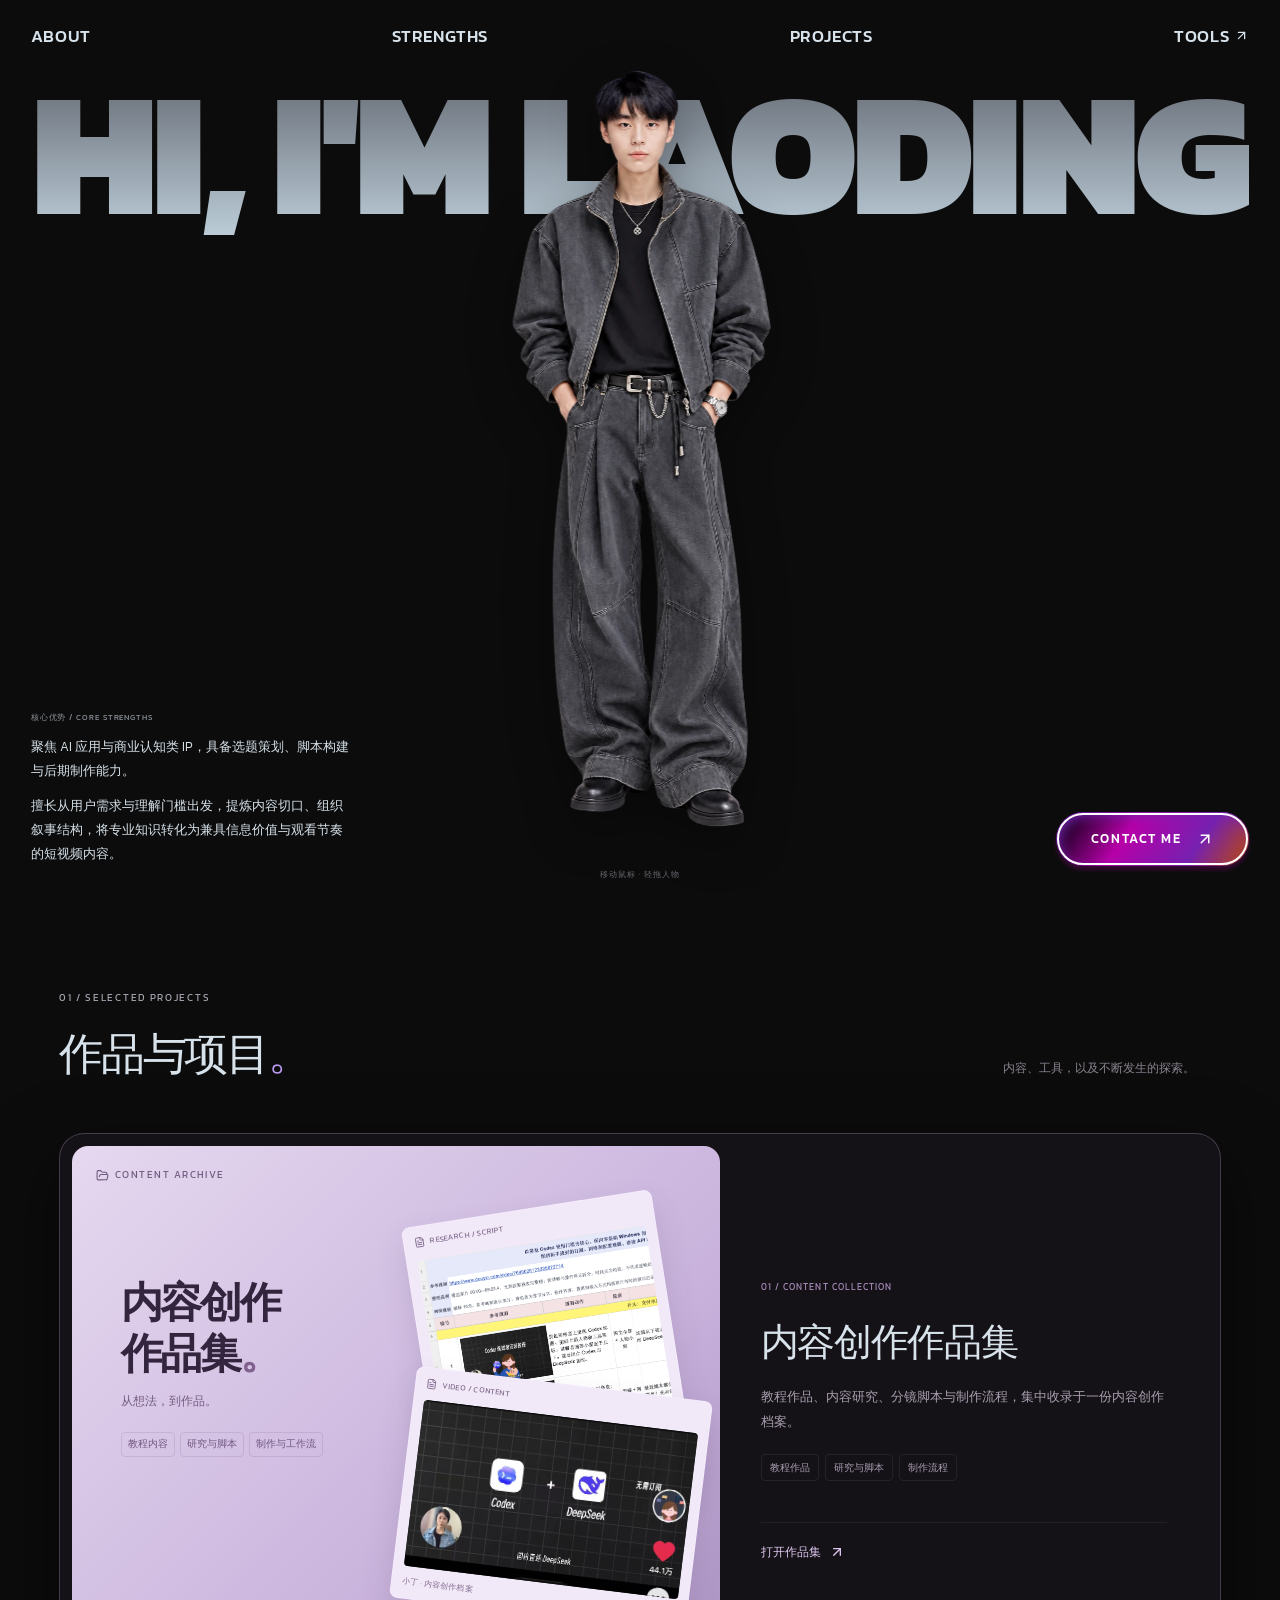
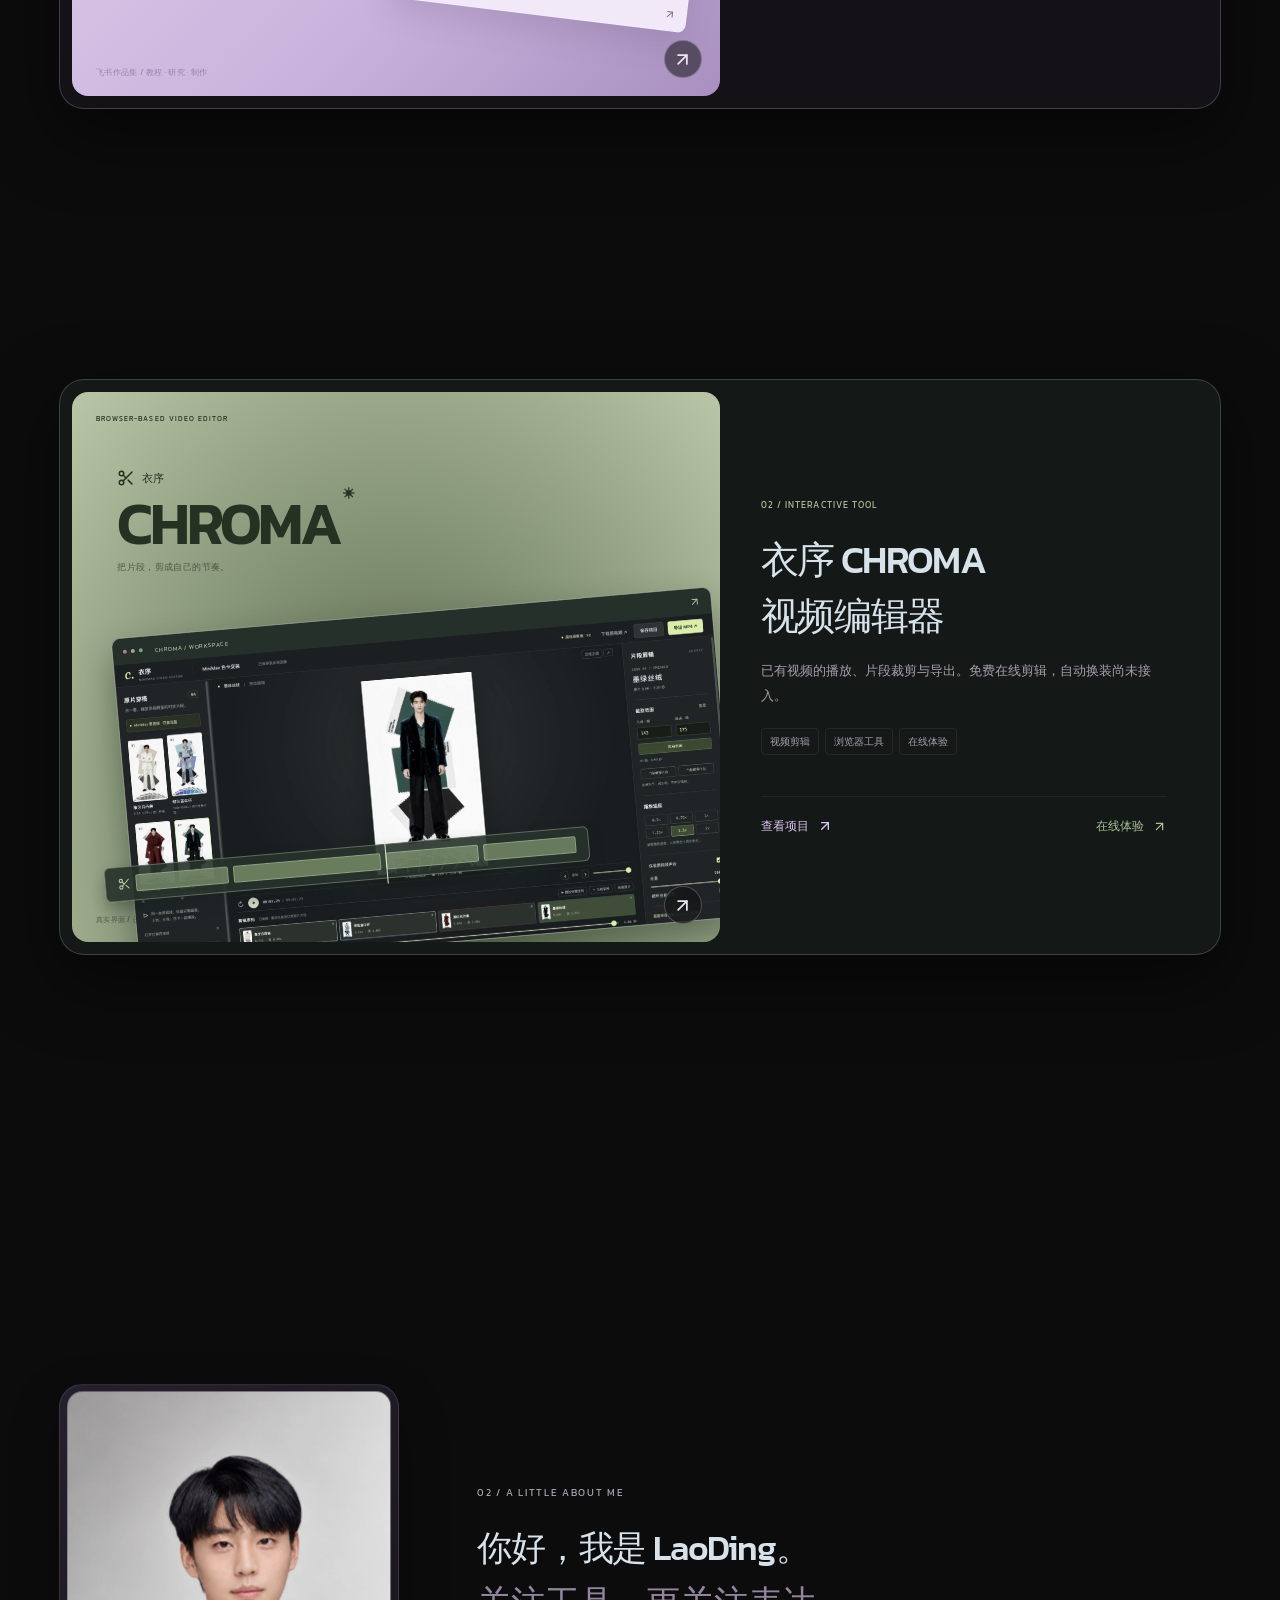
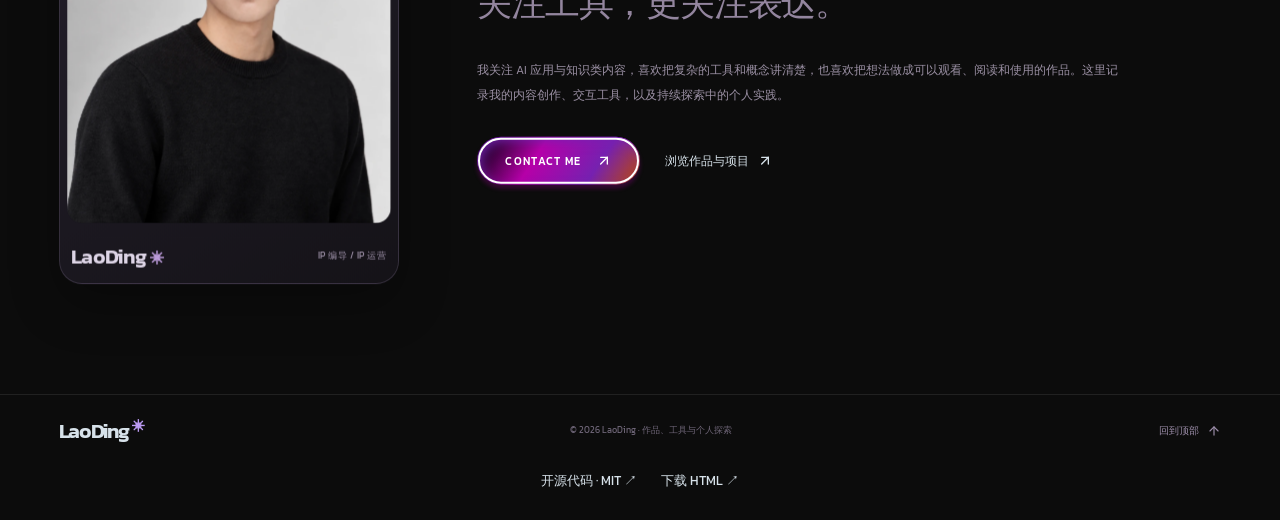
==== index.html @ 7b5d154a "Publish LaoDing portfolio and open-source downloads Publish the self-contained portfolio, MIT-licens" ====
<!doctype html>
<html lang="zh-CN">
<head>
<meta charset="UTF-8">
<meta name="viewport" content="width=device-width, initial-scale=1.0">
<meta name="theme-color" content="#0C0C0C">
<meta name="description" content="LaoDing 的个人空间：内容创作、交互工具与持续探索中的个人实践。">
<title>LaoDing — 个人网站</title>
<link rel="icon" type="image/svg+xml" href="[data-uri]">
<style>@font-face{font-family:Kanit;font-style:normal;font-weight:300;font-display:swap;src:url("[data-uri]") format("woff2")}@font-face{font-family:Kanit;font-style:normal;font-weight:400;font-display:swap;src:url("[data-uri]") format("woff2")}@font-face{font-family:Kanit;font-style:normal;font-weight:500;font-display:swap;src:url("[data-uri]") format("woff2")}@font-face{font-family:Kanit;font-style:normal;font-weight:600;font-display:swap;src:url("[data-uri]") format("woff2")}@font-face{font-family:Kanit;font-style:normal;font-weight:700;font-display:swap;src:url("[data-uri]") format("woff2")}@font-face{font-family:Kanit;font-style:normal;font-weight:800;font-display:swap;src:url("[data-uri]") format("woff2")}@font-face{font-family:Kanit;font-style:normal;font-weight:900;font-display:swap;src:url("[data-uri]") format("woff2")}.dialog-backdrop{position:fixed;inset:0;z-index:100;background:#000b;backdrop-filter:blur(16px);overflow-y:auto;padding:48px 24px;display:flex;align-items:flex-start;justify-content:center}.dialog-panel{position:relative;width:100%;max-width:800px;margin:auto 0;padding:56px;border:1px solid #d7e2ea33;border-radius:36px;background:#111113;outline:none}.dialog-close{position:absolute;right:20px;top:20px;width:40px;height:40px;border-radius:50%;display:grid;place-items:center;background:#ffffff0a;transition:background .2s}.dialog-close:hover{background:#ffffff1a}.eyebrow{display:block;color:#b992c9;font-size:.72rem;letter-spacing:.1em;text-transform:uppercase;margin-bottom:24px}.dialog-panel h2{font-size:clamp(2.5rem,6vw,4.2rem);font-weight:800;line-height:1.05;letter-spacing:-.04em}.dialog-intro{margin-top:20px;line-height:1.7;color:#9b9da3;font-weight:300}.project-detail-copy{display:grid;grid-template-columns:1fr 1fr;gap:30px;margin:40px 0}.project-detail-copy h3{font-size:1.05rem;font-weight:500;margin-bottom:12px}.project-detail-copy p{font-size:.9rem;color:#a09ca7;line-height:1.9;font-weight:300}.portfolio-gallery{display:grid;grid-template-columns:repeat(3,minmax(0,1fr));gap:32px 20px;margin-top:40px}.gallery-image-button{position:relative;display:block;width:100%;overflow:hidden;border-radius:16px;background:#1b1c20}.gallery-image-button img{width:100%;height:100%;-o-object-fit:contain;object-fit:contain}.gallery-image-button>span{position:absolute;right:12px;bottom:12px;padding:7px 10px;border:1px solid #ffffff20;border-radius:20px;background:#17151bc9;display:flex;align-items:center;gap:5px;font-size:.65rem;color:#eee;backdrop-filter:blur(10px);opacity:0;transition:opacity .2s}.gallery-image-button:hover>span,.gallery-image-button:focus-visible>span{opacity:1}.portfolio-figure figcaption{display:flex;flex-direction:column;gap:6px;padding:15px 2px 0}.portfolio-figure figcaption strong{font-size:.9rem;font-weight:400}.portfolio-figure figcaption>span{font-size:.7rem;line-height:1.8;color:#8c8795}.gallery-phones .gallery-image-button{aspect-ratio:1206/2622}.gallery-research{grid-template-columns:1fr 1fr}.gallery-research .figure-portrait{grid-row:span 2}.gallery-research .figure-portrait .gallery-image-button{max-height:730px}.gallery-research .figure-landscape{grid-column:1 / -1}.gallery-research .figure-wide .gallery-image-button,.gallery-research .figure-landscape .gallery-image-button{background:#f0f0f2;padding:8px}.gallery-tools{grid-template-columns:1fr 1.3fr}.gallery-tools .figure-portrait{grid-row:span 2;max-width:290px}.gallery-tools .figure-landscape .gallery-image-button{background:#eee}.detail-source{color:#6e6978;font-size:.72rem;line-height:1.9;margin-top:40px;padding-top:20px;border-top:1px solid #ffffff12}.report-summary{position:relative;border:1px solid #b692d94d;border-radius:24px;padding:32px;margin:40px 0 50px;background:radial-gradient(ellipse at top right,#392144,#19161d 70%)}.report-icon{position:absolute;top:30px;right:30px;color:#c693de}.report-summary h3{font-size:clamp(1.6rem,3vw,2.5rem);line-height:1.5;font-weight:600;letter-spacing:-.025em}.report-summary>p{margin-top:18px;color:#b2a8bc;font-size:.9rem;line-height:1.8;max-width:610px}.report-metrics{display:grid;grid-template-columns:repeat(3,1fr);gap:16px;border-block:1px solid #ffffff16;margin-top:28px;padding:24px 0}.report-metrics>div{display:flex;flex-direction:column;gap:5px}.report-metrics strong{font-size:clamp(1.3rem,2.8vw,2rem);font-weight:500;font-variant-numeric:tabular-nums}.report-metrics span{color:#b09abb;font-size:.72rem}.report-summary .evidence-note,.evidence-note{font-size:.7rem;color:#8d8098;line-height:1.9}.report-summary .live-button{margin-top:24px;font-size:.75rem}.workflow-detail{margin-top:60px}.workflow-detail>h3{font-size:clamp(1.5rem,2.5vw,2rem);font-weight:500}.workflow-steps{margin-top:30px}.workflow-steps>div{display:flex;gap:24px;border-top:1px solid #ffffff15;padding:24px 0}.workflow-steps>div>span{font-size:1.6rem;color:#af7eca;line-height:1.3}.workflow-steps h4{font-size:1rem;font-weight:400;margin-bottom:8px}.workflow-steps p{font-size:.85rem;line-height:1.8;color:#9a94a2}.back-to-work{display:flex;align-items:center;gap:8px;color:#ba95d1;font-size:.8rem;margin-bottom:28px}.image-dialog{max-width:1200px;padding:55px 32px 32px}.image-dialog h2{font-size:1.5rem;font-weight:500;line-height:1.5}.image-caption{color:#8f8999;font-size:.8rem;line-height:1.8;margin:10px 0 28px}.full-image{overflow:auto;border-radius:12px;background:#222126}.full-image img{width:100%;height:auto}.image-dialog-portrait{max-width:650px}.image-dialog-wide .full-image img{min-width:1500px;max-width:none}.report-dialog{max-width:1050px}.report-body{margin-top:48px}.report-body h3{font-size:1.3rem;font-weight:500;line-height:1.6;color:#e6daee;margin:36px 0 16px}.report-body p{font-size:.92rem;font-weight:300;line-height:2;color:#b0aab8;margin-bottom:18px;white-space:pre-line}.report-body>img{width:100%;background:#fff;border-radius:16px;margin:30px 0 18px}.report-table-wrap{width:100%;overflow-x:auto;margin:24px 0;border:1px solid #ffffff1c;border-radius:12px}.report-body table{width:100%;min-width:560px;border-collapse:collapse;font-size:.8rem;line-height:1.8}.report-body th{padding:14px;text-align:left;font-weight:500;background:#302437;color:#dfcce9}.report-body td{padding:14px;border-top:1px solid #ffffff15;color:#b6b0bf;font-weight:300;vertical-align:top}.report-body td:first-child{min-width:125px;color:#dcd4e4}.site-downloads{display:flex;flex-wrap:wrap;align-items:center;gap:16px}.studio-footer{flex-wrap:wrap}.site-downloads .text-link{font-size:11px;white-space:nowrap}@media(max-width:639px){.site-downloads{width:100%;order:4;gap:20px}}*,:before,:after{--tw-border-spacing-x: 0;--tw-border-spacing-y: 0;--tw-translate-x: 0;--tw-translate-y: 0;--tw-rotate: 0;--tw-skew-x: 0;--tw-skew-y: 0;--tw-scale-x: 1;--tw-scale-y: 1;--tw-pan-x: ;--tw-pan-y: ;--tw-pinch-zoom: ;--tw-scroll-snap-strictness: proximity;--tw-gradient-from-position: ;--tw-gradient-via-position: ;--tw-gradient-to-position: ;--tw-ordinal: ;--tw-slashed-zero: ;--tw-numeric-figure: ;--tw-numeric-spacing: ;--tw-numeric-fraction: ;--tw-ring-inset: ;--tw-ring-offset-width: 0px;--tw-ring-offset-color: #fff;--tw-ring-color: rgb(59 130 246 / .5);--tw-ring-offset-shadow: 0 0 #0000;--tw-ring-shadow: 0 0 #0000;--tw-shadow: 0 0 #0000;--tw-shadow-colored: 0 0 #0000;--tw-blur: ;--tw-brightness: ;--tw-contrast: ;--tw-grayscale: ;--tw-hue-rotate: ;--tw-invert: ;--tw-saturate: ;--tw-sepia: ;--tw-drop-shadow: ;--tw-backdrop-blur: ;--tw-backdrop-brightness: ;--tw-backdrop-contrast: ;--tw-backdrop-grayscale: ;--tw-backdrop-hue-rotate: ;--tw-backdrop-invert: ;--tw-backdrop-opacity: ;--tw-backdrop-saturate: ;--tw-backdrop-sepia: ;--tw-contain-size: ;--tw-contain-layout: ;--tw-contain-paint: ;--tw-contain-style: }::backdrop{--tw-border-spacing-x: 0;--tw-border-spacing-y: 0;--tw-translate-x: 0;--tw-translate-y: 0;--tw-rotate: 0;--tw-skew-x: 0;--tw-skew-y: 0;--tw-scale-x: 1;--tw-scale-y: 1;--tw-pan-x: ;--tw-pan-y: ;--tw-pinch-zoom: ;--tw-scroll-snap-strictness: proximity;--tw-gradient-from-position: ;--tw-gradient-via-position: ;--tw-gradient-to-position: ;--tw-ordinal: ;--tw-slashed-zero: ;--tw-numeric-figure: ;--tw-numeric-spacing: ;--tw-numeric-fraction: ;--tw-ring-inset: ;--tw-ring-offset-width: 0px;--tw-ring-offset-color: #fff;--tw-ring-color: rgb(59 130 246 / .5);--tw-ring-offset-shadow: 0 0 #0000;--tw-ring-shadow: 0 0 #0000;--tw-shadow: 0 0 #0000;--tw-shadow-colored: 0 0 #0000;--tw-blur: ;--tw-brightness: ;--tw-contrast: ;--tw-grayscale: ;--tw-hue-rotate: ;--tw-invert: ;--tw-saturate: ;--tw-sepia: ;--tw-drop-shadow: ;--tw-backdrop-blur: ;--tw-backdrop-brightness: ;--tw-backdrop-contrast: ;--tw-backdrop-grayscale: ;--tw-backdrop-hue-rotate: ;--tw-backdrop-invert: ;--tw-backdrop-opacity: ;--tw-backdrop-saturate: ;--tw-backdrop-sepia: ;--tw-contain-size: ;--tw-contain-layout: ;--tw-contain-paint: ;--tw-contain-style: }*,:before,:after{box-sizing:border-box;border-width:0;border-style:solid;border-color:#e5e7eb}:before,:after{--tw-content: ""}html,:host{line-height:1.5;-webkit-text-size-adjust:100%;-moz-tab-size:4;-o-tab-size:4;tab-size:4;font-family:Kanit,sans-serif;font-feature-settings:normal;font-variation-settings:normal;-webkit-tap-highlight-color:transparent}body{margin:0;line-height:inherit}hr{height:0;color:inherit;border-top-width:1px}abbr:where([title]){-webkit-text-decoration:underline dotted;text-decoration:underline dotted}h1,h2,h3,h4,h5,h6{font-size:inherit;font-weight:inherit}a{color:inherit;text-decoration:inherit}b,strong{font-weight:bolder}code,kbd,samp,pre{font-family:ui-monospace,SFMono-Regular,Menlo,Monaco,Consolas,Liberation Mono,Courier New,monospace;font-feature-settings:normal;font-variation-settings:normal;font-size:1em}small{font-size:80%}sub,sup{font-size:75%;line-height:0;position:relative;vertical-align:baseline}sub{bottom:-.25em}sup{top:-.5em}table{text-indent:0;border-color:inherit;border-collapse:collapse}button,input,optgroup,select,textarea{font-family:inherit;font-feature-settings:inherit;font-variation-settings:inherit;font-size:100%;font-weight:inherit;line-height:inherit;letter-spacing:inherit;color:inherit;margin:0;padding:0}button,select{text-transform:none}button,input:where([type=button]),input:where([type=reset]),input:where([type=submit]){-webkit-appearance:button;background-color:transparent;background-image:none}:-moz-focusring{outline:auto}:-moz-ui-invalid{box-shadow:none}progress{vertical-align:baseline}::-webkit-inner-spin-button,::-webkit-outer-spin-button{height:auto}[type=search]{-webkit-appearance:textfield;outline-offset:-2px}::-webkit-search-decoration{-webkit-appearance:none}::-webkit-file-upload-button{-webkit-appearance:button;font:inherit}summary{display:list-item}blockquote,dl,dd,h1,h2,h3,h4,h5,h6,hr,figure,p,pre{margin:0}fieldset{margin:0;padding:0}legend{padding:0}ol,ul,menu{list-style:none;margin:0;padding:0}dialog{padding:0}textarea{resize:vertical}input::-moz-placeholder,textarea::-moz-placeholder{opacity:1;color:#9ca3af}input::placeholder,textarea::placeholder{opacity:1;color:#9ca3af}button,[role=button]{cursor:pointer}:disabled{cursor:default}img,svg,video,canvas,audio,iframe,embed,object{display:block;vertical-align:middle}img,video{max-width:100%;height:auto}[hidden]:where(:not([hidden=until-found])){display:none}.visible{visibility:visible}.block{display:block}.table{display:table}.hidden{display:none}.bg-ink{--tw-bg-opacity: 1;background-color:rgb(12 12 12 / var(--tw-bg-opacity, 1))}.text-mist{--tw-text-opacity: 1;color:rgb(215 226 234 / var(--tw-text-opacity, 1))}.blur{--tw-blur: blur(8px);filter:var(--tw-blur) var(--tw-brightness) var(--tw-contrast) var(--tw-grayscale) var(--tw-hue-rotate) var(--tw-invert) var(--tw-saturate) var(--tw-sepia) var(--tw-drop-shadow)}.filter{filter:var(--tw-blur) var(--tw-brightness) var(--tw-contrast) var(--tw-grayscale) var(--tw-hue-rotate) var(--tw-invert) var(--tw-saturate) var(--tw-sepia) var(--tw-drop-shadow)}.transition{transition-property:color,background-color,border-color,text-decoration-color,fill,stroke,opacity,box-shadow,transform,filter,backdrop-filter;transition-timing-function:cubic-bezier(.4,0,.2,1);transition-duration:.15s}:root{color-scheme:dark;--ink: #0c0c0c;--paper: #eae8ed;--muted: #929098;--line: #ffffff16;--accent: #bb9af2}*{box-sizing:border-box;margin:0;padding:0}html,body,#root,.site-wrapper{min-height:100%;background:var(--ink)}html{scroll-behavior:smooth;scroll-padding-top:32px}body{color:var(--paper);font-family:Kanit,PingFang SC,Noto Sans SC,Microsoft YaHei,sans-serif;-webkit-font-smoothing:antialiased}button,input,textarea,select{font:inherit}button,a{-webkit-tap-highlight-color:transparent}button{cursor:pointer;color:inherit;border:0;background:none}a{color:inherit;text-decoration:none}button:focus-visible,a:focus-visible{outline:2px solid var(--accent);outline-offset:5px}::-moz-selection{background:#a783db;color:#0c0c0c}::selection{background:#a783db;color:#0c0c0c}img{display:block;max-width:100%}.page-gutter{padding-inline:clamp(24px,4.6vw,88px)}.hero-heading{background:linear-gradient(180deg,#ebebef,#9b9ca6);background-clip:text;-webkit-background-clip:text;-webkit-text-fill-color:transparent}.wordmark{display:inline-flex;align-items:start;font-size:27px;line-height:1;font-weight:600;letter-spacing:-1.4px}.wordmark>span{color:var(--accent);font-size:17px;margin:0 0 0 3px;line-height:1}.studio-eyebrow{display:flex;align-items:center;gap:10px;font-size:10px;font-weight:400;letter-spacing:.17em;color:#a8a3b0}.status-dot{width:6px;height:6px;border-radius:50%;background:#bea2ea;box-shadow:0 0 14px #af89ed70}.studio-button{display:inline-flex;justify-content:center;align-items:center;gap:18px;padding:16px 23px;border-radius:999px;font-size:13px;font-weight:500;transition:transform .25s,background .25s,box-shadow .25s}.studio-button svg,.text-link svg{transition:transform .25s}.studio-button:hover svg,.text-link:hover svg{transform:translate(2px,-2px)}.studio-button:active{transform:scale(.97)}.primary-button{color:#f9f4ff;background:linear-gradient(120deg,#624099,#8764b5);border:1px solid #caa4ff66;box-shadow:inset 0 1px #ffffff30,0 8px 32px #8b5fc01a}.primary-button:hover{background:linear-gradient(120deg,#7650ad,#9772c6);box-shadow:0 5px 32px #8b5fc040}.light-button{background:#e9e7ed;color:#19171d}.light-button:hover{background:#fff}.text-link{display:inline-flex;align-items:center;gap:8px;font-size:12px}.small-label{color:#918b9c;font-size:9px;font-weight:400;letter-spacing:.14em}.studio-hero{position:relative;min-height:720px;height:100svh;max-height:1100px;display:flex;flex-direction:column;isolation:isolate;overflow:clip}.studio-hero:before{content:"";position:absolute;inset:0;background:radial-gradient(ellipse at 77% 45%,#32204438,transparent 52%);z-index:-2;pointer-events:none}.studio-nav{display:flex;justify-content:space-between;align-items:center;height:94px;flex-shrink:0;position:relative;z-index:20}.studio-nav nav{display:flex;gap:35px;align-items:center;font-size:12px;font-weight:400;color:#c3c0ca}.studio-nav nav a{position:relative;display:inline-flex;align-items:center;gap:7px;padding:6px 0}.studio-nav nav a:after{content:"";position:absolute;bottom:0;left:0;height:1px;width:100%;background:var(--accent);transform:scaleX(0);transform-origin:left;transition:transform .25s}.studio-nav nav a:hover:after{transform:scaleX(1)}.studio-nav .nav-source{margin-left:5px}.hero-composition{display:grid;grid-template-columns:48% 52%;align-items:center;flex:1;min-height:0;padding-bottom:15px}.studio-intro{position:relative;z-index:3;padding-bottom:25px}.studio-intro h1{font-family:PingFang SC,Noto Sans SC,Microsoft YaHei,sans-serif;font-size:clamp(64px,7.1vw,122px);line-height:1.2;letter-spacing:-.065em;font-weight:650;margin:27px 0 24px}.studio-intro h1>span{background:linear-gradient(135deg,#f1e7ff 8%,#c5acd9 50%,#8f84a5);background-clip:text;-webkit-background-clip:text;-webkit-text-fill-color:transparent}.studio-description{max-width:34em;font-size:clamp(12px,1.05vw,16px);color:#9d98a5;line-height:1.95;font-weight:300}.studio-description p+p{margin-top:10px}.hero-actions{display:flex;align-items:center;gap:22px;margin-top:31px}.hero-actions>span{font-size:10px;color:#7f7a88;letter-spacing:.1em}.hero-stage-wrap{position:relative;min-width:0;align-self:center}.workbench{position:relative;height:560px;width:100%;perspective:1300px}.stage-aura{position:absolute;inset:18% -10% 10% -6%;border-radius:50%;background:radial-gradient(ellipse,#6f468f35,#42345410 55%,transparent 70%);filter:blur(15px);pointer-events:none}.stage-orbit{position:absolute;border:1px solid #b89bda15;border-radius:50%;pointer-events:none}.orbit-one{width:90%;height:48%;left:9%;top:41%;transform:rotate(-19deg)}.orbit-two{width:110%;height:72%;left:-7%;top:17%;transform:rotate(-26deg);border-style:dashed;opacity:.55}.stage-scene{position:relative;height:100%;transform-style:preserve-3d}.stage-scene>:is(button,a){position:absolute;text-align:left;box-shadow:0 22px 55px #0007;transition:filter .3s,box-shadow .3s}.stage-portrait{display:block;width:45%;aspect-ratio:3 / 4;top:-16px;right:3%;border:1px solid #d2c0e36b;border-radius:15px;overflow:hidden;background:#b6b4b5;transform:translateZ(-5px) rotate(8deg)}.stage-portrait>img{display:block;width:100%;height:100%;-o-object-fit:cover;object-fit:cover;transition:transform .65s cubic-bezier(.22,.7,.2,1)}.stage-portrait:hover>img{transform:scale(1.025)}.stage-portrait-caption{position:absolute;inset:auto 0 0;display:flex;justify-content:space-between;align-items:center;padding:26px 13px 13px;background:linear-gradient(transparent,#15111bd9);font-size:7px;letter-spacing:.12em;color:#eee5f5}.stage-scene>button:hover{filter:brightness(1.12);box-shadow:0 24px 60px #0009,0 0 25px #b99ae51a}.stage-note{width:44%;height:240px;top:46px;left:-1%;padding:20px;border:1px solid #bba8d140;border-radius:13px;color:#25202f;background:linear-gradient(125deg,#e5d9ef,#baa6d1);transform:translateZ(-30px) rotate(-11deg)}.stage-note-top{display:flex;align-items:center;gap:7px;font-size:7px;letter-spacing:.05em;color:#5f4e70}.stage-note-top>svg:last-child{margin-left:auto}.stage-note strong{display:block;font-size:21px;line-height:1.65;font-weight:600;letter-spacing:-.04em;margin-top:21px}.note-lines{display:flex;flex-direction:column;gap:9px;margin-top:17px}.note-lines i{display:block;width:80%;height:2px;border-radius:3px;background:#4e366427}.note-lines i:nth-child(2){width:67%}.note-lines i:nth-child(3){width:43%}.note-foot{display:block;font-size:8px;margin-top:16px;color:#6d5b7d;letter-spacing:.12em}.stage-browser{width:80%;top:246px;left:20%;background:#1b1c21;border:1px solid #8d849b5c;border-radius:12px;overflow:hidden;transform:translateZ(25px) rotate(6deg)}.browser-chrome,.cover-window-bar{display:flex;align-items:center;gap:12px;padding:10px 12px;font-size:7px;letter-spacing:.08em;color:#8e879b;background:#242329}.browser-chrome>svg:last-child,.cover-window-bar>svg:last-child{margin-left:auto}.window-dots{display:inline-flex;align-items:center;gap:4px}.window-dots i{width:4px;height:4px;border-radius:50%;background:#706879}.window-dots i:first-child{background:#ac8196}.window-dots i:nth-child(2){background:#b49f7c}.window-dots i:nth-child(3){background:#7d9f88}.stage-browser>img{width:100%;height:auto}.stage-browser-bottom{display:flex;gap:7px;align-items:center;padding:12px;font-size:8px;color:#a6a2ad}.live-dot{display:inline-flex;align-items:center;gap:5px;margin-left:auto;font-size:6px;letter-spacing:.05em;color:#b7c7a3}.live-dot:before{content:"";width:4px;height:4px;border-radius:50%;background:#b7c7a3}.stage-video{left:-4%;top:347px;width:43%;padding:10px;border:1px solid #9a8aaa69;border-radius:12px;background:#211c29;transform:translateZ(65px) rotate(-8deg)}.stage-video-top{display:flex;gap:7px;align-items:center;font-size:7px;color:#c6aedc;letter-spacing:.06em;margin-bottom:8px}.source-crop{display:block;position:relative;aspect-ratio:1.7;width:100%;overflow:hidden;background:#17171a}.source-crop img{position:absolute;width:100%;max-width:none;height:auto;left:0;top:50%;transform:translateY(-43%)}.stage-video .source-crop{border-radius:5px}.stage-video-label{display:flex;align-items:center;justify-content:space-between;padding:8px 0 0;font-size:9px;color:#c1b9cc}.play-disc{display:grid;place-items:center;width:22px;height:22px;border-radius:50%;border:1px solid #89779f77;color:#c5a9e5}.stage-coordinate{position:absolute;right:-4%;top:25px;font-size:7px;letter-spacing:.11em;line-height:1.8;color:#69616f;writing-mode:vertical-rl}.stage-caption{position:absolute;display:flex;align-items:center;justify-content:center;gap:7px;bottom:-10px;left:23%;width:70%;font-size:9px;color:#81798e;letter-spacing:.08em}.stage-caption>span{width:4px;height:4px;border-radius:50%;background:#a38cbe}.hero-baseline{position:relative;z-index:5;display:flex;align-items:center;justify-content:space-between;gap:20px;height:70px;font-size:9px;color:#726d7b;letter-spacing:.04em}.hero-baseline a{display:flex;align-items:center;gap:8px;color:#a49bab}.hero-disciplines{font-size:7px;letter-spacing:.1em}.hero-watermark{position:absolute;bottom:-.12em;left:3.6%;width:95%;color:#ffffff02;font-size:22.7vw;line-height:1;font-weight:800;letter-spacing:-.055em;z-index:-1;pointer-events:none}.selected-section{padding-top:90px;padding-bottom:100px}.section-heading-row{display:flex;justify-content:space-between;align-items:flex-end;gap:24px;margin-bottom:48px}.section-heading-row .studio-eyebrow{margin-bottom:19px}.section-heading-row h2,.accounts-heading h2{font-size:clamp(31px,3.4vw,60px);font-weight:550;line-height:1.4;letter-spacing:-.05em}.section-heading-row h2>span,.accounts-heading h2>span{color:var(--accent)}.section-heading-row>p{position:relative;color:#89828f;font-size:12px;line-height:1.9;padding-right:26px;padding-bottom:5px}.section-heading-row>p svg{position:absolute;right:0;bottom:11px}.featured-stack{position:relative;padding-bottom:16px}.featured-slot{position:sticky;top:32px;height:clamp(560px,78svh,800px);padding-bottom:24px}.featured-slot:last-child{height:auto;padding-bottom:0}.featured-card{border:1px solid #bbb0ce33;border-radius:25px;padding:24px;background:#16131b;box-shadow:0 15px 50px #0005}.featured-chroma{background:#131817;border-color:#a1b1a129}.featured-meta{display:flex;align-items:center;justify-content:space-between;padding-bottom:20px;border-bottom:1px solid #ffffff12;color:#9e93ac;font-size:10px;letter-spacing:.12em}.featured-chroma .featured-meta{color:#a2ae9a}.featured-meta>span:last-child{font-size:9px;letter-spacing:.04em}.featured-layout{display:grid;grid-template-columns:37% 63%;align-items:stretch;padding-top:22px}.featured-copy{display:flex;flex-direction:column;align-items:flex-start;justify-content:center;padding:12px 30px 15px 12px}.featured-copy h3{font-size:clamp(24px,2.8vw,47px);font-weight:550;line-height:1.55;letter-spacing:-.04em;margin-top:17px}.featured-copy>p{font-size:clamp(13px,1vw,15px);color:#9d93a5;line-height:1.9;max-width:310px;margin-top:19px}.featured-chroma .featured-copy>p{color:#939d96}.case-tags{display:flex;flex-wrap:wrap;gap:6px;margin-top:23px}.case-tags>span{font-size:10px;padding:5px 8px;color:#a79cb1;border:1px solid #ffffff12;border-radius:4px}.featured-chroma .case-tags>span{color:#98a595}.featured-actions{display:flex;align-items:center;flex-wrap:wrap;gap:18px;margin-top:31px}.featured-actions .studio-button{font-size:12px;padding:12px 19px;gap:15px}.featured-actions .text-link{font-size:10px;color:#cedec4}.feature-scope{color:#788479;font-size:8px;margin-top:16px}.cover-open{position:relative;display:block;width:100%;min-width:0;text-align:left;border-radius:16px}.cover-open-arrow{display:grid;place-items:center;position:absolute;right:18px;bottom:18px;width:38px;height:38px;border:1px solid #ffffff3b;border-radius:50%;background:#0c0c0c85;color:#e8e5ee;backdrop-filter:blur(8px);transition:transform .3s,background .3s}.cover-open:hover .cover-open-arrow{transform:translate(3px,-3px);background:#8a69b4}.editorial-cover{position:relative;aspect-ratio:1.35;width:100%;min-width:0;overflow:hidden;border-radius:16px;isolation:isolate;transition:filter .4s}.cover-open:hover .editorial-cover{filter:brightness(1.05)}.cover-index{position:absolute;top:22px;left:24px;z-index:3;font-size:7px;letter-spacing:.15em}.cover-source{position:absolute;bottom:17px;left:24px;z-index:3;font-size:7px;letter-spacing:.04em;opacity:.6}.cover-content{background:linear-gradient(145deg,#d7c4e8,#a78fc1);color:#332342}.cover-grid{position:absolute;inset:0;z-index:-1;background-image:linear-gradient(#4433520a 1px,transparent 1px),linear-gradient(90deg,#4433520a 1px,transparent 1px);background-size:36px 36px;-webkit-mask-image:linear-gradient(to bottom,black,transparent);mask-image:linear-gradient(to bottom,black,transparent)}.content-cover-copy{position:absolute;left:7%;top:21%;z-index:2}.content-cover-copy>span{display:flex;align-items:center;gap:7px;font-size:8px;letter-spacing:.06em;color:#665077}.content-cover-copy>strong{display:block;font-size:clamp(30px,4.2vw,68px);line-height:1.18;font-weight:650;letter-spacing:-.07em;margin-top:14px}.content-cover-copy>strong span{color:#8861ad}.content-cover-copy p{margin-top:17px;font-size:9px;letter-spacing:.03em;opacity:.65}.tutorial-window{position:absolute;width:59%;overflow:hidden;border-radius:10px;background:#211b29;border:1px solid #f8eeff6b;box-shadow:0 25px 40px #3b225845}.tutorial-window .cover-window-bar{color:#b9a4ca;background:#2b2235;padding:10px;font-size:6px;gap:9px}.tutorial-window .source-crop{aspect-ratio:1.5}.tutorial-back{right:-10%;top:14%;transform:rotate(12deg);opacity:.65}.tutorial-front{right:-1%;top:43%;transform:rotate(-8deg);z-index:2}.tutorial-chapters{display:flex;align-items:center;gap:8px;color:#c6b2d9;font-size:7px;padding:10px}.tutorial-chapters i{height:2px;flex:1;background:#8e6db266}.cover-chroma{background:radial-gradient(ellipse at 50% 80%,#536247,#b9c6a7);color:#253223}.chroma-cover-copy{position:absolute;left:7%;top:14%;z-index:2}.chroma-cover-copy>span{display:flex;align-items:center;gap:7px;font-size:11px}.chroma-cover-copy>strong{display:block;font-size:clamp(35px,4.6vw,77px);letter-spacing:-.055em;font-weight:600;line-height:1.25}.chroma-cover-copy>strong>span{font-size:.2em;vertical-align:top;margin-left:3px}.chroma-cover-copy p{font-size:9px;letter-spacing:.04em;opacity:.65}.chroma-window{position:absolute;width:93%;left:8%;top:40%;border:1px solid #e9f1e082;background:#1c2121;border-radius:9px;box-shadow:0 18px 35px #1929196b;overflow:hidden;transform:rotate(-5deg)}.chroma-window .cover-window-bar{background:#25302a;color:#a6b6a0;font-size:6px;padding:7px 10px}.chroma-window>img{width:100%;height:auto}.cover-timeline{position:absolute;z-index:3;display:flex;align-items:center;gap:5px;left:5%;bottom:11%;width:75%;height:35px;padding:7px 12px;background:#27332be8;border:1px solid #cddcc457;border-radius:6px;transform:rotate(-5deg);box-shadow:0 8px 15px #15221755;color:#b8c9a9}.cover-timeline>span{display:block;flex:1;height:17px;background:#95ac8099;border:1px solid #c7d7ba66;border-radius:2px}.cover-timeline>span:nth-child(3){flex:1.6;background:#697c5c}.cover-timeline>i{position:absolute;height:43px;width:1px;background:#d9e9cc;top:-4px;left:58%}.supporting-heading{display:flex;align-items:center;gap:25px;margin:70px 0 26px;border-top:1px solid var(--line);padding-top:30px}.supporting-heading>span{color:#a59bac;letter-spacing:.13em;font-size:8px}.supporting-heading>p{color:#817a88;font-size:11px}.supporting-grid{display:grid;grid-template-columns:1fr 1fr;gap:28px}.supporting-grid>div{min-width:0}.supporting-card .editorial-cover{aspect-ratio:1.5}.supporting-copy{display:flex;justify-content:space-between;gap:16px;align-items:center;margin-top:24px}.supporting-copy h3{font-size:20px;font-weight:500;margin-top:8px;letter-spacing:-.03em}.supporting-copy h3 button{text-align:left}.supporting-copy>svg{color:#93839e;flex-shrink:0}.supporting-card>p{font-size:11px;line-height:1.9;color:#8e8597;max-width:95%;margin-top:12px}.cover-research{background:#e4e0d9;color:#3f3b38}.research-cover-copy{position:absolute;top:21%;left:7%;z-index:2}.research-cover-copy>strong{display:block;font-size:clamp(22px,2.7vw,43px);line-height:1.45;letter-spacing:-.045em;font-weight:550;margin-top:14px}.research-cover-copy>span{display:block;font-size:8px;color:#8a8176;margin-top:17px}.research-paper{position:absolute;top:24%;right:-20%;width:78%;height:88%;background:#fbf8f4;padding:15px;box-shadow:0 16px 40px #51443230;transform:rotate(-10deg);border:1px solid #fff}.research-paper>span{font-size:8px;color:#878078;display:block;margin-bottom:14px}.research-paper>img{height:calc(100% - 25px);width:100%;-o-object-fit:cover;object-fit:cover;-o-object-position:left top;object-position:left top;opacity:.8}.cover-workflow{background:radial-gradient(ellipse at right,#23383c,#13292c);color:#c0d6ce}.workflow-cover-copy{position:absolute;left:7%;top:21%;z-index:3}.workflow-cover-copy>strong{display:block;font-size:clamp(22px,2.7vw,43px);font-weight:550;letter-spacing:-.045em;line-height:1.45;margin-top:14px}.workflow-cover-copy>span{display:block;font-size:8px;margin-top:17px;color:#7f9f98}.sound-sleeve{position:absolute;width:48%;height:70%;top:19%;right:-4%;padding:22px;background:#adbca8;color:#263b30;border-radius:8px;border:1px solid #d9e7d5;transform:rotate(12deg);box-shadow:0 20px 40px #00151160}.sound-sleeve>span{position:relative;font-size:22px;line-height:1.05;font-weight:600;letter-spacing:-.04em;display:block}.sound-sleeve>span>span{position:absolute;top:0;right:0;font-size:7px;writing-mode:vertical-rl;letter-spacing:.3em}.sound-wave{display:flex;align-items:center;justify-content:space-between;height:70px;gap:3px;margin:14px 0}.sound-wave i{display:block;width:4px;background:#536d57;border-radius:3px}.sound-sleeve>img{width:100%;height:calc(100% - 145px);min-height:45px;-o-object-fit:cover;object-fit:cover;-o-object-position:top left;object-position:top left;border:1px solid #5b735847;border-radius:3px;opacity:.8}.accounts-section{margin-inline:clamp(24px,4.6vw,88px);padding:55px 0 65px;border-top:1px solid var(--line);border-bottom:1px solid var(--line)}.accounts-heading{display:flex;justify-content:space-between;align-items:flex-end;gap:24px;margin-bottom:32px}.accounts-heading .studio-eyebrow{margin-bottom:18px}.accounts-heading h2{font-size:clamp(28px,2.8vw,45px)}.accounts-heading>p{color:#b5acbf;font-size:11px;line-height:1.9}.accounts-heading>p>span{color:#6d6577;font-size:9px}.account-grid{display:grid;grid-template-columns:repeat(4,minmax(0,1fr));gap:20px}.account-item{display:block;width:100%;text-align:left;background:#17151b;border:1px solid #ffffff12;border-radius:12px;padding:13px;transition:transform .25s,border-color .25s}.account-item:hover{transform:translateY(-4px);border-color:#b799d052}.account-label{display:flex;justify-content:space-between;gap:8px;align-items:center;font-size:11px;color:#b8adbe;padding:0 1px 12px}.account-label svg{width:14px}.account-image{height:225px;border-radius:6px;overflow:hidden;background:#242229}.account-image img{width:100%;height:auto}.account-note{color:#716778;font-size:9px;line-height:1.9;margin-top:20px}.studio-about{display:grid;grid-template-columns:36% 64%;gap:0;align-items:center;padding-block:105px 110px}.about-portrait{width:min(85%,340px);padding:9px;border:1px solid #bca4d02e;border-radius:23px;background:linear-gradient(145deg,#25202d,#151318);box-shadow:0 20px 50px #0004}.about-portrait-image{aspect-ratio:3 / 4;border-radius:15px;overflow:hidden;background:#b6b4b5}.about-portrait-image img{display:block;width:100%;height:100%;-o-object-fit:cover;object-fit:cover;transition:transform .7s cubic-bezier(.22,.7,.2,1)}.about-portrait:hover img{transform:scale(1.025)}.about-portrait figcaption{display:flex;justify-content:space-between;align-items:center;gap:10px;padding:15px 5px 7px}.about-portrait figcaption>span:first-child{font-size:21px;font-weight:600;letter-spacing:-.04em;color:#ded5e7}.about-portrait figcaption>span:first-child>span{margin-left:3px;font-size:14px;color:#ba9ad8}.about-portrait figcaption>span:last-child{font-size:9px;letter-spacing:.05em;color:#a194ac}.about-editorial h2{font-size:clamp(24px,2.7vw,43px);font-weight:500;line-height:1.6;letter-spacing:-.035em;margin-top:21px}.about-editorial h2>span{color:#93859e}.about-editorial>p{color:#9b90a4;font-size:12px;font-weight:300;line-height:2.15;max-width:650px;margin-top:26px}.about-editorial>.text-link{color:#d7bdec;margin-top:25px;font-size:11px;padding-bottom:6px;border-bottom:1px solid #b88cd550}.studio-footer{display:flex;justify-content:space-between;align-items:center;gap:24px;padding-block:25px 30px;border-top:1px solid var(--line)}.studio-footer .wordmark{font-size:21px}.studio-footer .wordmark>span{font-size:13px}.studio-footer>span{font-size:9px;color:#6e6577}.studio-footer>.text-link{font-size:10px;color:#9c8da9}.skip-link{position:fixed;left:20px;top:15px;transform:translateY(-200%);z-index:1000;background:#e9def5;color:#16111a;padding:12px 18px;border-radius:10px}.skip-link:focus{transform:translateY(0)}.dialog-backdrop{background:#050408dc;padding:32px 24px}.dialog-panel{background:#151219;border:1px solid #bba4cf33;border-radius:25px}.dialog-close{position:sticky;top:0;z-index:30;margin-left:auto;margin-bottom:-40px;right:auto;display:grid;background:#332b3f;border:1px solid #a58eb34d}.dialog-close:hover{background:#493852}.project-dialog{max-width:1160px;padding:42px}.case-toolbar{display:flex;justify-content:space-between;align-items:center;gap:20px;padding-right:55px;min-height:40px;margin-bottom:23px}.case-toolbar .eyebrow{margin:0;font-size:8px}.case-share{display:flex;align-items:center;gap:7px;font-size:10px;color:#a391b4;white-space:nowrap}.project-dialog h2{font-size:clamp(29px,4.4vw,56px);line-height:1.4;letter-spacing:-.04em;font-weight:600}.project-dialog .dialog-intro{max-width:740px;font-size:13px;color:#a69aaf;margin-top:15px}.project-live-action{display:flex;align-items:center;gap:18px;margin-top:24px;flex-wrap:wrap}.project-live-action>a{display:inline-flex;align-items:center;gap:12px;padding:13px 23px;border-radius:999px;border:1px solid #9cba8970;background:#263223;color:#d4e6ca;font-size:12px}.project-live-action>span{color:#9fb593;font-size:10px}.detail-cover{max-width:100%;margin-block:34px 40px}.detail-cover .editorial-cover{aspect-ratio:2}.detail-cover .content-cover-copy>strong{font-size:clamp(40px,6vw,85px)}.detail-cover .tutorial-window{width:48%}.detail-cover .tutorial-back{top:10%;right:5%}.detail-cover .tutorial-front{top:34%;right:6%}.detail-cover .chroma-cover-copy>strong{font-size:clamp(40px,7vw,100px)}.detail-cover .chroma-window{width:66%;left:40%;top:32%}.detail-cover .cover-timeline{width:47%;left:35%;bottom:10%}.detail-cover .research-paper{width:60%;right:-3%;top:15%}.detail-cover .research-cover-copy>strong,.detail-cover .workflow-cover-copy>strong{font-size:clamp(27px,4vw,55px)}.detail-cover .sound-sleeve{right:6%;width:39%;height:86%;top:15%}.case-section-label{display:flex;align-items:center;justify-content:space-between;gap:20px;border-top:1px solid #ffffff15;padding-top:18px;margin-top:30px;font-size:10px;color:#a38caf;letter-spacing:.03em}.case-section-label>span:last-child{color:#72617f;font-size:9px}.project-detail-copy{margin:28px 0 36px}.project-detail-copy h3{font-size:15px}.project-detail-copy p{font-size:12px}.case-related{display:flex;align-items:center;justify-content:space-between;gap:24px;padding:25px;margin:30px 0 40px;border:1px solid #a58cbd38;border-radius:13px;background:#201827}.case-related>div{display:flex;align-items:center;gap:17px}.case-related>div>svg{flex-shrink:0;color:#bd98d8}.case-related h3{font-size:13px;font-weight:500}.case-related p{font-size:10px;color:#8d789b;line-height:1.8;margin-top:6px}.case-related .text-link{font-size:10px;white-space:nowrap;color:#ccb2df}.live-button{display:inline-flex;align-items:center;justify-content:center;gap:9px;padding:12px 22px;border:1px solid #af91c65e;border-radius:999px;color:#d4bfe1;font-size:12px;background:#a281bc0c;transition:background .2s}.live-button:hover{background:#a281bc20}.portfolio-gallery{margin-top:28px}.portfolio-figure figcaption strong{font-size:12px}.portfolio-figure figcaption>span{font-size:10px}.gallery-app{grid-template-columns:1fr}.gallery-app .gallery-image-button{background:#1b2022}.gallery-research .portfolio-figure:last-child{grid-column:1/-1}.gallery-image-button>span{opacity:1;font-size:9px}.detail-source,.evidence-note{font-size:10px}.image-pan-hint{display:block;color:#c49cdb;margin-top:8px;font-size:10px}.image-dialog{padding:35px}.image-dialog h2{padding-top:12px;padding-right:50px;font-size:24px}.image-caption{font-size:12px}.image-dialog-wide{max-width:1320px}.report-dialog{max-width:1100px;padding:38px}.report-dialog h2{font-size:clamp(28px,4vw,50px);line-height:1.4}.report-dialog .back-to-work{margin-bottom:30px;padding-top:10px}.report-body{margin-top:35px}.report-body h3{font-size:20px}.report-body p{font-size:13px}.report-body table{font-size:12px}.report-summary>p{font-size:12px}.report-summary .evidence-note{font-size:10px}@media(min-width:1600px){.workbench{height:650px}.stage-portrait{width:42%;top:-8px}.stage-note{top:30px;height:290px;padding:26px}.stage-note strong{font-size:30px}.stage-browser{top:300px}.stage-video{top:405px}.stage-caption{bottom:0}.featured-layout{grid-template-columns:36% 64%}.featured-card{padding:30px}.featured-copy{padding:20px 42px 20px 20px}.featured-copy>p{font-size:14px}.featured-meta{font-size:10px}.case-tags>span{font-size:10px}.featured-actions .studio-button{font-size:12px}}@media(max-height:760px)and (min-width:901px){.studio-hero{min-height:660px}.studio-nav{height:80px}.workbench{transform:scale(.9);transform-origin:center}.studio-intro h1{font-size:7vw;margin:22px 0}.hero-baseline{height:55px}.featured-slot{height:580px}.featured-copy h3{font-size:2.6vw}.featured-copy>p{margin-top:14px}.featured-actions{margin-top:24px}}@media(max-width:1100px)and (min-width:901px){.stage-note strong{font-size:18px}.stage-note{height:215px}.workbench{height:490px}.stage-browser{top:225px}.stage-video{top:315px}.hero-actions{gap:15px}.hero-actions>span{font-size:10px}.featured-card{padding:20px}.featured-copy{padding-right:18px}.featured-copy h3{font-size:27px}.case-tags{margin-top:15px}}@media(max-width:900px){.studio-hero{height:auto;min-height:0;max-height:none}.studio-nav{height:84px}.studio-nav nav{gap:23px;font-size:11px}.hero-composition{grid-template-columns:1fr;padding-top:40px;padding-bottom:0}.studio-intro{max-width:600px;padding-bottom:0}.studio-intro h1{font-size:clamp(64px,10vw,90px)}.studio-description{font-size:13px}.hero-actions{margin-top:25px}.hero-stage-wrap{width:min(620px,90%);justify-self:end;margin-top:35px;pointer-events:none}.stage-scene>:is(button,a){pointer-events:auto}.workbench{height:560px}.hero-baseline{margin-top:25px}.hero-disciplines{display:none}.selected-section{padding-top:75px}.featured-layout{grid-template-columns:1fr;gap:28px}.featured-copy{display:grid;grid-template-columns:1fr 1fr;padding:0 5px;-moz-column-gap:25px;column-gap:25px;align-items:start}.featured-copy>.small-label{grid-column:1}.featured-copy h3{grid-column:1;grid-row:2/5;font-size:30px;margin-top:12px}.featured-copy>p{grid-column:2;grid-row:1/3;margin-top:0;font-size:11px}.case-tags{grid-column:2;grid-row:3;margin-top:15px}.featured-actions{grid-column:2;grid-row:4;margin-top:20px}.feature-scope{grid-column:2;grid-row:5}.featured-card{padding:22px}.featured-slot{top:20px;height:auto;padding-bottom:25px;position:relative}.featured-card{transform:none!important}.editorial-cover{aspect-ratio:1.65}.content-cover-copy>strong{font-size:8vw}.tutorial-window{width:53%}.tutorial-back{right:1%}.tutorial-front{right:2%}.chroma-cover-copy>strong{font-size:8vw}.chroma-window{top:39%;width:78%;left:26%}.cover-timeline{width:60%;left:18%;bottom:10%}.supporting-grid{gap:22px}.supporting-copy h3{font-size:17px}.research-cover-copy>strong,.workflow-cover-copy>strong{font-size:24px}.research-cover-copy>span,.workflow-cover-copy>span{max-width:145px;font-size:7px}.cover-index{font-size:6px;top:18px;left:18px}.cover-source{font-size:6px;left:18px;bottom:14px}.sound-sleeve{padding:17px}.sound-sleeve>span{font-size:19px}.sound-wave{height:50px}.sound-sleeve>img{height:calc(100% - 120px)}.section-heading-row{align-items:flex-start}.section-heading-row>p{padding-top:5px}.account-grid{gap:13px}.account-item{padding:10px}.account-image{height:180px}.account-label{font-size:10px}.studio-about{grid-template-columns:36% 64%;padding-block:80px}}@media(max-width:639px){html{scroll-padding-top:20px}.page-gutter{padding-inline:22px}.studio-nav{height:78px}.wordmark{font-size:24px}.studio-nav nav{gap:17px;font-size:10px}.studio-nav .nav-source{margin-left:0}.nav-source svg{width:11px}.hero-composition{padding-top:28px}.studio-eyebrow{font-size:8px;letter-spacing:.12em;gap:8px}.status-dot{width:5px;height:5px}.studio-intro h1{font-size:clamp(59px,15.5vw,88px);margin:25px 0 20px;line-height:1.2;letter-spacing:-.075em}.studio-description{font-size:12px;line-height:2}.hero-actions{gap:17px;margin-top:23px}.studio-button{padding:13px 19px;gap:16px;font-size:11px}.hero-actions>span{font-size:10px}.hero-stage-wrap{margin-top:23px;width:100%;pointer-events:auto}.workbench{height:420px}.stage-portrait{width:48%;top:0;right:3%;border-radius:10px}.stage-portrait-caption{padding:20px 9px 9px;font-size:5px}.stage-note{top:42px;left:1%;width:45%;height:182px;padding:15px}.stage-note-top{font-size:5px;gap:5px}.stage-note-top svg{width:11px}.stage-note strong{font-size:16px;margin-top:15px}.note-lines{gap:7px;margin-top:13px}.note-foot{font-size:6px;margin-top:12px}.stage-browser{left:20%;top:190px;width:80%;border-radius:8px}.browser-chrome{padding:8px;font-size:5px;gap:8px}.window-dots{gap:3px}.window-dots i{height:3px;width:3px}.stage-browser-bottom{padding:8px;font-size:6px}.stage-browser-bottom svg{width:10px}.live-dot{font-size:5px}.stage-video{left:0;top:283px;width:44%;padding:8px;border-radius:8px}.stage-video-top{font-size:5px;margin-bottom:6px;gap:5px}.stage-video-top svg{width:11px;height:11px}.stage-video-label{font-size:7px;padding-top:6px}.play-disc{width:18px;height:18px}.play-disc svg{width:9px}.stage-coordinate{top:6px;font-size:5px}.stage-caption{bottom:0;font-size:7px;left:34%;width:66%}.hero-baseline{height:65px;font-size:7px;margin-top:6px}.hero-baseline a{font-size:8px}.hero-watermark{bottom:36px;font-size:22.7vw;opacity:.8}.selected-section{padding-top:50px;padding-bottom:55px}.section-heading-row{display:block;margin-bottom:27px}.section-heading-row .studio-eyebrow{margin-bottom:15px}.section-heading-row h2{font-size:clamp(26px,7vw,37px);letter-spacing:-.06em}.section-heading-row>p{font-size:9px;margin-top:16px;display:flex;align-items:center;gap:6px;padding-right:0}.section-heading-row>p br{display:none}.section-heading-row>p svg{display:none}.featured-card{padding:15px;border-radius:17px}.featured-meta{font-size:6px;padding-bottom:14px;letter-spacing:.08em}.featured-meta>span:last-child{font-size:7px}.featured-layout{padding-top:18px;gap:22px}.featured-copy{display:flex;padding:0 2px;gap:0}.featured-copy>.small-label{font-size:7px}.featured-copy h3{font-size:27px;line-height:1.5;margin-top:12px}.featured-copy>p{font-size:12px;margin-top:12px;max-width:95%}.case-tags{margin-top:14px;gap:5px}.case-tags>span{font-size:9px;padding:4px 7px}.featured-actions{margin-top:20px;gap:20px}.featured-actions .studio-button{padding:11px 17px;font-size:10px}.feature-scope{font-size:8px;margin-top:13px}.featured-slot{padding-bottom:20px}.cover-open{border-radius:11px}.editorial-cover{border-radius:11px;aspect-ratio:1.2}.cover-open-arrow{right:12px;bottom:12px;height:29px;width:29px}.cover-open-arrow svg{width:17px}.cover-index{font-size:5px;left:17px;top:16px}.cover-source{font-size:5px;left:17px;bottom:12px}.content-cover-copy{top:21%;left:7%}.content-cover-copy>span{font-size:5px;gap:4px}.content-cover-copy>span svg{width:13px}.content-cover-copy>strong{font-size:38px;margin-top:8px}.content-cover-copy p{font-size:6px;margin-top:13px}.tutorial-window{width:61%;border-radius:7px}.tutorial-window .cover-window-bar{padding:7px;gap:5px;font-size:4px}.tutorial-back{right:-12%;top:16%}.tutorial-front{right:-5%;top:47%}.tutorial-chapters{font-size:5px;padding:7px;gap:5px}.chroma-cover-copy{top:16%}.chroma-cover-copy>span{font-size:8px}.chroma-cover-copy>span svg{width:12px;height:12px}.chroma-cover-copy>strong{font-size:39px}.chroma-cover-copy p{font-size:7px;margin-top:2px}.chroma-window{top:44%;width:98%;left:8%;border-radius:6px}.chroma-window .cover-window-bar{padding:6px;font-size:4px;gap:5px}.cover-timeline{left:4%;width:75%;height:25px;bottom:10%;padding:4px 8px;gap:3px}.cover-timeline>span{height:13px}.cover-timeline>i{height:32px;top:-3px}.cover-timeline>svg{width:10px}.supporting-heading{margin-top:45px;padding-top:24px;gap:15px}.supporting-heading>span{font-size:6px}.supporting-heading>p{font-size:9px}.supporting-grid{grid-template-columns:1fr;gap:35px}.supporting-card .editorial-cover{aspect-ratio:1.45}.supporting-copy{margin-top:17px}.supporting-copy .small-label{font-size:7px}.supporting-copy h3{font-size:19px}.supporting-card>p{font-size:12px;margin-top:9px}.research-cover-copy>strong,.workflow-cover-copy>strong{font-size:28px}.research-cover-copy>svg,.workflow-cover-copy>svg{width:20px}.research-cover-copy>span,.workflow-cover-copy>span{font-size:7px;margin-top:13px}.research-paper{width:73%;right:-19%;padding:11px}.research-paper>span{font-size:6px;margin-bottom:9px}.sound-sleeve{top:17%;height:76%}.sound-sleeve>span{font-size:22px}.sound-sleeve>span>span{font-size:6px}.sound-wave{height:48px;margin:11px 0}.sound-wave i{width:3px}.sound-sleeve>img{height:calc(100% - 115px);min-height:25px}.accounts-section{margin-inline:22px;padding-block:40px 42px}.accounts-heading{display:block;margin-bottom:22px}.accounts-heading .studio-eyebrow{margin-bottom:15px}.accounts-heading h2{font-size:27px}.accounts-heading>p{margin-top:16px;font-size:10px}.accounts-heading>p>span{font-size:8px}.account-grid{grid-template-columns:1fr 1fr;gap:13px}.account-item{padding:10px;border-radius:10px}.account-label{padding-bottom:8px;font-size:10px}.account-image{height:190px;border-radius:5px}.account-note{margin-top:17px;font-size:10px}.studio-about{grid-template-columns:1fr;padding-block:55px 60px;gap:33px}.about-portrait{width:min(100%,310px);margin-inline:auto}.about-editorial h2{margin-top:16px;font-size:26px;line-height:1.65}.about-editorial>p{margin-top:19px;font-size:12px}.about-editorial>.text-link{margin-top:23px;font-size:10px}.studio-footer{flex-wrap:wrap;gap:20px;padding-block:24px}.studio-footer>span{order:3;width:100%;font-size:8px}.studio-footer>.text-link{margin-left:auto;font-size:9px}.dialog-backdrop{padding:12px 8px}.dialog-panel,.project-dialog,.report-dialog{padding:20px 18px;border-radius:17px}.dialog-close{top:0;width:34px;height:34px;margin-bottom:-34px}.dialog-close svg{width:19px}.case-toolbar{min-height:34px;padding-right:44px;margin-bottom:22px;gap:8px;flex-wrap:wrap}.case-toolbar .eyebrow{font-size:6px}.case-share{font-size:8px;gap:5px}.case-share svg{width:11px}.project-dialog h2{font-size:26px;padding-right:0}.project-dialog .dialog-intro{font-size:11px;margin-top:12px}.project-live-action{gap:12px;margin-top:19px}.project-live-action>a{font-size:10px;padding:11px 19px}.project-live-action>span{font-size:8px}.detail-cover{margin-block:25px 29px}.detail-cover .editorial-cover{aspect-ratio:1.3}.detail-cover .content-cover-copy>strong{font-size:42px}.detail-cover .tutorial-window{width:58%}.detail-cover .tutorial-back{right:-6%;top:15%}.detail-cover .tutorial-front{right:-4%;top:45%}.detail-cover .chroma-cover-copy>strong{font-size:39px}.detail-cover .chroma-window{left:12%;width:93%;top:43%}.detail-cover .cover-timeline{left:5%;width:70%}.detail-cover .research-paper{width:75%;right:-17%;top:23%}.detail-cover .research-cover-copy>strong,.detail-cover .workflow-cover-copy>strong{font-size:26px}.detail-cover .sound-sleeve{width:46%;right:-1%;height:74%;top:20%}.case-section-label{font-size:9px;margin-top:24px;padding-top:16px;gap:12px}.case-section-label>span:last-child{font-size:7px}.project-detail-copy{grid-template-columns:1fr;gap:23px;margin-block:24px}.project-detail-copy h3{font-size:13px;margin-bottom:10px}.project-detail-copy p{font-size:12px;line-height:1.95}.case-related{display:block;padding:18px;border-radius:10px;margin-block:25px}.case-related>div{gap:12px;align-items:flex-start}.case-related>div>svg{width:18px}.case-related h3{font-size:11px;line-height:1.6}.case-related p{font-size:9px}.case-related .text-link{margin-top:18px;font-size:9px}.portfolio-gallery{grid-template-columns:1fr 1fr;gap:24px 12px;margin-top:24px}.portfolio-figure figcaption{padding-top:11px;gap:5px}.portfolio-figure figcaption strong{font-size:11px}.portfolio-figure figcaption>span{font-size:9px}.gallery-image-button{border-radius:9px}.gallery-image-button>span{font-size:7px;padding:5px 7px;right:6px;bottom:6px}.gallery-image-button>span>svg{width:11px}.gallery-research .figure-portrait{grid-column:1/-1;grid-row:auto;justify-self:center;max-width:300px}.gallery-research .figure-wide{grid-column:1/-1}.gallery-tools{grid-template-columns:1fr}.gallery-tools .figure-portrait{grid-row:auto;justify-self:center;max-width:250px}.gallery-app{grid-template-columns:1fr}.detail-source,.evidence-note{font-size:9px;margin-top:29px}.image-dialog{padding:20px 14px}.image-dialog h2{padding-top:12px;font-size:19px;line-height:1.5}.image-caption{font-size:10px;margin-block:12px 20px}.full-image{border-radius:7px}.image-dialog-wide .full-image img{min-width:1200px}.image-pan-hint{font-size:9px}.back-to-work{font-size:10px;padding-top:8px;margin-bottom:22px;padding-right:40px}.report-dialog h2{font-size:27px;line-height:1.5}.report-dialog .eyebrow{font-size:8px}.report-dialog .dialog-intro{font-size:11px}.report-body{margin-top:28px}.report-body h3{font-size:17px;margin-block:28px 14px}.report-body p{font-size:12px}.report-body table{font-size:10px}.report-body th,.report-body td{padding:11px}.report-summary{padding:23px 17px;border-radius:13px;margin-block:30px}.report-icon{display:none}.report-summary .eyebrow{font-size:7px}.report-summary h3{font-size:24px}.report-summary>p{font-size:11px}.report-summary .evidence-note{font-size:9px}.report-metrics{gap:8px;margin-top:22px;padding-block:19px}.report-metrics strong{font-size:17px;letter-spacing:-.04em}.report-metrics span{font-size:8px}.report-summary .live-button{font-size:10px;padding:11px 19px}.workflow-detail{margin-top:40px}.workflow-detail>.eyebrow{font-size:8px}.workflow-detail>h3{font-size:21px}.workflow-steps>div{gap:17px;padding-block:20px}.workflow-steps>div>span{font-size:22px}.workflow-steps h4{font-size:13px}.workflow-steps p{font-size:11px}}@media(prefers-reduced-motion:reduce){html{scroll-behavior:auto}*,*:before,*:after{transition-duration:.01ms!important;animation-duration:.01ms!important}.stage-scene{transform:none!important}.stage-portrait:hover>img,.about-portrait:hover img{transform:none}.featured-slot{position:relative;height:auto}.featured-card{transform:none!important}.cover-open:hover .editorial-cover{filter:none}}[hidden]{display:none!important}#case-title:focus,#projects-title:focus{outline:none}::view-transition-group(*){animation-duration:.62s;animation-timing-function:cubic-bezier(.22,.7,.2,1)}::view-transition-old(root),::view-transition-new(root){animation:none}::view-transition-group(cover-content),::view-transition-group(cover-chroma),::view-transition-group(cover-research),::view-transition-group(cover-workflow){z-index:10;overflow:clip;border-radius:16px}.case-page{position:relative;min-height:100svh;background:#0c0c0c;overflow-x:clip}.case-nav{position:sticky;top:0;z-index:80;display:flex;align-items:center;justify-content:space-between;gap:24px;height:76px;background:#0c0c0ced;backdrop-filter:blur(15px);border-bottom:1px solid #ffffff10}.case-back{display:flex;align-items:center;gap:9px;font-size:12px;color:#c4b5cf}.case-back svg{transition:transform .25s}.case-back:hover svg{transform:translate(-3px)}.case-nav-name{font-size:11px;color:#b3a5bf;letter-spacing:.04em}.case-nav-name>span{color:#594960;margin-inline:11px}.case-nav .case-share{color:#aa98b8;font-size:11px}.case-reading-progress{position:absolute;left:0;bottom:-1px;height:2px;width:100%;background:linear-gradient(90deg,#71568e,#c0a0df);transform-origin:left}.case-page-head{padding-block:58px 35px;max-width:1800px;margin-inline:auto}.case-page-head>.studio-eyebrow{font-size:10px;color:#b398c7}.case-page-head h1{margin-top:21px;font-size:clamp(35px,4.4vw,76px);font-weight:550;line-height:1.35;letter-spacing:-.05em}.case-head-bottom{display:flex;align-items:center;justify-content:space-between;gap:24px;margin-top:23px}.case-head-bottom>p{font-size:15px;line-height:1.9;color:#9d8ca9}.case-head-bottom>.studio-button{font-size:12px;padding:13px 23px}.case-cover-wrap{max-width:1800px;margin-inline:auto}.case-cover-wrap>.editorial-cover{aspect-ratio:2.3;border-radius:19px}.case-cover-wrap .content-cover-copy{top:20%;left:7%}.case-cover-wrap .content-cover-copy>strong{font-size:clamp(40px,6.4vw,112px)}.case-cover-wrap .tutorial-window{width:49%}.case-cover-wrap .tutorial-back{top:7%;right:4%}.case-cover-wrap .tutorial-front{top:32%;right:4%}.case-cover-wrap .chroma-cover-copy>strong{font-size:clamp(50px,8vw,140px)}.case-cover-wrap .chroma-cover-copy{top:16%}.case-cover-wrap .chroma-window{width:66%;left:40%;top:25%}.case-cover-wrap .cover-timeline{width:45%;left:37%;bottom:11%;height:44px}.case-cover-wrap .cover-timeline>span{height:23px}.case-cover-wrap .cover-timeline>i{height:51px}.case-cover-wrap .research-cover-copy>strong,.case-cover-wrap .workflow-cover-copy>strong{font-size:clamp(35px,4.7vw,75px)}.case-cover-wrap .research-paper{width:57%;right:-2%;top:10%}.case-cover-wrap .sound-sleeve{width:32%;right:9%;height:89%;top:14%}.case-cover-wrap .sound-sleeve>span{font-size:34px}.case-cover-wrap .sound-wave{height:90px}.case-cover-wrap .sound-sleeve>img{height:calc(100% - 195px)}.case-page-body{display:grid;grid-template-columns:165px minmax(0,1fr);gap:clamp(35px,6vw,100px);max-width:1500px;margin-inline:auto;padding-block:85px 70px;align-items:start}.case-chapter-nav{position:sticky;top:110px;display:flex;flex-direction:column;align-items:flex-start;gap:0}.case-chapter-nav>button{display:flex;align-items:center;gap:16px;width:100%;padding-block:16px;color:#71617d;border-bottom:1px solid #ffffff0b;font-size:12px;transition:color .2s;text-align:left}.case-chapter-nav>button>span{font-size:9px;color:#665070}.case-chapter-nav>button[aria-current]{color:#dec8ee}.case-chapter-nav>button[aria-current]>span{color:#b48bd0}.case-chapter-nav>.chapter-return{color:#a08aae;border:0;margin-top:22px;font-size:10px;gap:8px}.case-narrative{min-width:0}.case-narrative>section{padding-top:0;margin-bottom:95px;scroll-margin-top:110px}.case-narrative>section:last-child{margin-bottom:0}.case-narrative .studio-eyebrow{font-size:9px}.case-narrative h2{font-size:clamp(28px,3vw,46px);font-weight:500;line-height:1.55;letter-spacing:-.04em;margin-top:21px}.case-lead{color:#a79aad;font-size:14px;line-height:2.1;font-weight:300;max-width:760px;margin-top:22px}.case-facts{display:grid;grid-template-columns:1fr 1.3fr 1.3fr;gap:22px;margin-top:34px;border-block:1px solid #ffffff16;padding-block:25px}.case-facts dt{color:#706078;font-size:10px}.case-facts dd{font-size:12px;line-height:1.8;color:#b5a4c1;margin-top:9px}.case-story-steps{display:flex;flex-direction:column;gap:26px;margin-top:35px}.case-story-step{padding:24px;border:1px solid #a58abe25;border-radius:14px;background:#151219}.case-story-step>div{display:grid;grid-template-columns:35px 1fr;-moz-column-gap:10px;column-gap:10px;align-items:baseline}.case-story-step>div>span{color:#9270a6;font-size:11px}.case-story-step h3{font-size:19px;font-weight:450;color:#d1bedd}.case-story-step p{grid-column:2;color:#8f7e9d;font-size:12px;line-height:1.9;margin-top:10px}.story-source,.story-table{display:block;width:100%;margin-top:23px;border-radius:9px;overflow:hidden;position:relative}.story-source{aspect-ratio:1.9}.story-table{aspect-ratio:1.9;background:#eae9ef}.story-table>img{width:100%;height:100%;-o-object-fit:cover;object-fit:cover;-o-object-position:top left;object-position:top left}.story-source-hint{position:absolute;bottom:12px;right:12px;display:flex;align-items:center;gap:7px;font-size:9px;color:#ddd0e8;background:#211927d9;padding:7px 10px;border-radius:20px}.case-evidence{border:1px solid #9476ac38;border-radius:17px;padding:29px;margin-top:45px;background:radial-gradient(ellipse at top right,#39264270,#1a141d 75%)}.case-evidence h3{font-size:23px;font-weight:500;margin-top:15px;letter-spacing:-.03em}.case-evidence>div>p{color:#9d86ad;font-size:12px;line-height:1.9;margin-top:14px}.case-evidence .report-metrics{margin-top:26px;padding-block:22px}.case-evidence .report-metrics strong{font-size:clamp(20px,2.3vw,33px)}.evidence-footer{display:flex;flex-direction:column;align-items:flex-start;gap:20px}.evidence-footer>p{font-size:10px!important;color:#826c92!important}.evidence-footer>.studio-button{font-size:11px;padding:12px 19px;gap:11px}.case-narrative .portfolio-gallery{gap:30px 20px;margin-top:32px}.case-narrative .portfolio-figure figcaption strong{font-size:12px}.case-narrative .portfolio-figure figcaption>span{font-size:10px}.case-narrative .gallery-phones .gallery-image-button{background:#17161b;border:1px solid #ffffff14}.case-narrative .detail-source{font-size:10px;color:#716078;line-height:2}.case-capabilities{display:grid;grid-template-columns:repeat(3,minmax(0,1fr));gap:24px;margin-top:36px}.case-capabilities>div{border-top:1px solid #aab7992b;padding-top:21px}.case-capabilities>div>span{font-size:10px;color:#77916d}.case-capabilities h3{font-size:17px;font-weight:450;margin-top:14px;color:#b3c6aa}.case-capabilities p{font-size:12px;line-height:1.9;margin-top:12px;color:#798d76}.case-scope{padding:22px;border-left:2px solid #a5b49050;background:#151c16;margin-top:28px;border-radius:0 10px 10px 0}.case-scope>span{font-size:10px;color:#a7ba97}.case-scope>p{color:#84967d;font-size:12px;line-height:1.9;margin-top:9px}.case-demo{margin-top:32px;border:1px solid #a6b5973b;border-radius:13px;padding:9px;background:#161d17}.demo-toolbar{display:flex;align-items:center;gap:8px;padding:10px 10px 16px;color:#a1b394;font-size:8px;letter-spacing:.08em}.demo-toolbar>.status-dot{background:#b1c899;box-shadow:none}.demo-toolbar>span:last-child{margin-left:auto;font-size:9px;letter-spacing:0;color:#76866e}.demo-screen{position:relative;border-radius:7px;overflow:hidden;background:#1a2021}.demo-screen>video{display:block;width:100%;height:auto;aspect-ratio:1710/859}.demo-play{position:absolute;left:50%;top:50%;transform:translate(-50%,-50%);display:flex;align-items:center;justify-content:center;gap:13px;padding:18px 24px;border-radius:999px;background:#172016dd;border:1px solid #d6e7c67a;color:#e2efdb;backdrop-filter:blur(12px);box-shadow:0 10px 40px #0008;font-size:12px;white-space:nowrap}.demo-play:hover{background:#364b30ec}.demo-chapters{display:grid;grid-template-columns:1fr 1fr 1fr;gap:8px;padding:12px 5px 7px}.demo-chapters>button{display:flex;align-items:center;justify-content:center;gap:8px;border:1px solid #a9ba971f;border-radius:6px;padding:12px 8px;font-size:10px;color:#b0c4a3;background:#26322266;transition:background .2s}.demo-chapters>button:hover{background:#526a3e55}.demo-chapters>button>span{color:#687f5b;font-size:8px}.demo-note{color:#6a7d63;font-size:9px;line-height:1.9;padding:8px 9px 5px}.case-page-chroma .case-narrative>.studio-eyebrow,.case-page-chroma .case-narrative .studio-eyebrow,.case-page-chroma .case-page-head>.studio-eyebrow{color:#9eaf8d}.case-page-chroma .case-reading-progress{background:linear-gradient(90deg,#4f6548,#b8c9a4)}.case-next{max-width:1500px;margin-inline:auto;display:flex;align-items:flex-end;justify-content:space-between;gap:35px;border-top:1px solid #ffffff13;padding-block:48px 60px}.case-next h2{display:flex;align-items:center;gap:24px;font-size:clamp(23px,3vw,43px);font-weight:500;letter-spacing:-.04em;margin-top:20px}.case-next h2>svg{color:#9f7cb6;transition:transform .25s}.case-next a:hover h2>svg{transform:translate(4px,-4px)}.case-next>.text-link{font-size:11px;color:#7c688b;white-space:nowrap}.case-page-footer{display:flex;align-items:center;justify-content:space-between;padding-block:24px 30px;border-top:1px solid #ffffff0c;font-size:9px;color:#64516f}.case-page-footer>a{display:flex;align-items:center;gap:7px}@media(min-width:1600px){.case-page-body{gap:110px}.case-narrative .case-lead{font-size:16px}.case-facts dd,.case-story-step p{font-size:14px}}@media(max-width:900px){.case-nav{height:65px}.case-page-head{padding-top:40px}.case-cover-wrap>.editorial-cover{aspect-ratio:1.9}.case-cover-wrap .tutorial-front{top:36%;right:1%}.case-cover-wrap .tutorial-back{right:1%}.case-page-body{grid-template-columns:1fr;padding-top:0;gap:35px}.case-chapter-nav{position:sticky;top:65px;z-index:60;flex-direction:row;align-items:center;background:#0c0c0cf5;backdrop-filter:blur(10px);margin-top:0;border-bottom:1px solid #ffffff13}.case-chapter-nav>button{width:auto;flex:1;font-size:11px;border:0;padding-block:22px;gap:9px}.case-chapter-nav>.chapter-return{display:none}.case-narrative>section{scroll-margin-top:145px;margin-bottom:65px}.case-head-bottom>p{font-size:13px}.case-facts{grid-template-columns:1fr 1fr 1.2fr;gap:18px}.case-next{align-items:flex-start;flex-direction:column;gap:25px}.case-cover-wrap .sound-sleeve{width:37%;right:4%}.case-cover-wrap .sound-sleeve>span{font-size:27px}.case-cover-wrap .sound-wave{height:60px}.case-cover-wrap .sound-sleeve>img{height:calc(100% - 155px)}}@media(max-width:639px){.case-nav{height:62px;gap:12px}.case-back{font-size:10px;gap:7px}.case-back>svg{width:14px}.case-nav-name{font-size:8px}.case-nav-name>span{margin-inline:5px}.case-nav .case-share{font-size:9px;gap:6px}.case-nav .case-share>svg{width:12px}.case-page-head{padding-block:31px 25px}.case-page-head>.studio-eyebrow{font-size:8px}.case-page-head h1{margin-top:17px;font-size:33px;line-height:1.45;letter-spacing:-.045em}.case-head-bottom{display:block;margin-top:17px}.case-head-bottom>p{font-size:12px;line-height:1.9}.case-head-bottom>.studio-button{font-size:11px;margin-top:19px;padding:12px 21px}.case-cover-wrap>.editorial-cover{aspect-ratio:1.35;border-radius:12px}.case-cover-wrap .content-cover-copy>strong{font-size:41px}.case-cover-wrap .tutorial-window{width:58%}.case-cover-wrap .tutorial-back{right:-6%;top:13%}.case-cover-wrap .tutorial-front{right:-4%;top:44%}.case-cover-wrap .chroma-cover-copy{top:17%}.case-cover-wrap .chroma-cover-copy>strong{font-size:42px}.case-cover-wrap .chroma-window{width:95%;left:11%;top:44%}.case-cover-wrap .cover-timeline{width:75%;left:4%;height:27px;bottom:10%}.case-cover-wrap .cover-timeline>span{height:15px}.case-cover-wrap .cover-timeline>i{height:34px}.case-cover-wrap .research-cover-copy>strong,.case-cover-wrap .workflow-cover-copy>strong{font-size:28px}.case-cover-wrap .research-paper{width:75%;right:-19%;top:21%}.case-cover-wrap .sound-sleeve{width:46%;right:0;top:17%;height:78%}.case-cover-wrap .sound-sleeve>span{font-size:22px}.case-cover-wrap .sound-wave{height:44px}.case-cover-wrap .sound-sleeve>img{height:calc(100% - 112px)}.case-page-body{gap:28px;padding-bottom:45px}.case-chapter-nav{top:62px;margin-bottom:1px}.case-chapter-nav>button{padding-block:19px;font-size:10px;gap:7px}.case-chapter-nav>button>span{font-size:8px}.case-narrative>section{scroll-margin-top:139px;margin-bottom:49px}.case-narrative .studio-eyebrow{font-size:7px}.case-narrative h2{font-size:26px;line-height:1.6;margin-top:17px}.case-lead{font-size:12px;line-height:2.1;margin-top:17px}.case-facts{grid-template-columns:1fr;gap:17px;padding-block:20px;margin-top:25px}.case-facts>div{display:grid;grid-template-columns:70px 1fr;align-items:baseline;gap:15px}.case-facts dt{font-size:9px}.case-facts dd{margin-top:0;font-size:11px}.case-story-steps{gap:19px;margin-top:25px}.case-story-step{padding:17px;border-radius:11px}.case-story-step>div{grid-template-columns:23px 1fr;gap:8px}.case-story-step>div>span{font-size:9px}.case-story-step h3{font-size:17px}.case-story-step p{font-size:11px;line-height:1.9}.story-source,.story-table{margin-top:18px;border-radius:6px;aspect-ratio:1.65}.story-source-hint{bottom:8px;right:8px;font-size:7px;padding:5px 7px}.case-evidence{padding:21px 17px;border-radius:12px;margin-top:28px}.case-evidence h3{font-size:21px;line-height:1.5;margin-top:13px}.case-evidence>div>p{font-size:11px}.case-evidence .report-metrics{padding-block:18px;margin-top:21px;gap:8px}.case-evidence .report-metrics strong{font-size:17px}.case-evidence .report-metrics span{font-size:9px}.evidence-footer{gap:17px}.evidence-footer>p{font-size:9px!important}.evidence-footer>.studio-button{font-size:10px;padding:11px 17px}.case-narrative .portfolio-gallery{gap:24px 12px;margin-top:25px}.case-narrative .portfolio-figure figcaption strong{font-size:11px}.case-narrative .portfolio-figure figcaption>span{font-size:9px}.case-narrative .detail-source{font-size:9px}.demo-toolbar{padding:8px 3px 13px;font-size:6px;gap:6px}.demo-toolbar>.status-dot{width:4px;height:4px}.demo-toolbar>span:last-child{font-size:7px}.demo-play{padding:13px 17px;font-size:10px;gap:9px}.demo-play>svg{width:15px}.demo-chapters{gap:5px;padding:10px 0 5px}.demo-chapters>button{padding:10px 4px;font-size:9px;gap:5px}.demo-chapters>button>span{font-size:7px}.demo-chapters>button>svg{display:none}.demo-note{padding:6px 3px 3px;font-size:8px}.case-capabilities{grid-template-columns:1fr;gap:22px;margin-top:27px}.case-capabilities>div{display:grid;grid-template-columns:25px 1fr;gap:0 10px;padding-top:17px}.case-capabilities>div>span{font-size:9px;grid-row:1/3;padding-top:4px}.case-capabilities h3{font-size:16px;margin-top:0}.case-capabilities p{font-size:11px;margin-top:10px}.case-scope{padding:17px;margin-top:24px}.case-scope>p{font-size:11px}.case-scope>span{font-size:9px}.case-next{padding-block:33px 40px;gap:23px}.case-next .studio-eyebrow{font-size:7px}.case-next h2{font-size:25px;line-height:1.45;margin-top:16px;gap:16px}.case-next h2>svg{width:23px;flex-shrink:0}.case-next>.text-link{font-size:10px}.case-page-footer{font-size:8px;padding-block:22px}}@media(prefers-reduced-motion:reduce){::view-transition-group(*){animation-duration:.01ms!important}.editorial-cover{view-transition-name:none!important}.case-reading-progress{transition:none}}.cover-flight{position:fixed;z-index:95;pointer-events:none;border-radius:16px;overflow:hidden;isolation:isolate}.flight-cover-layer{position:absolute;inset:0;padding:0!important;max-width:none}.flight-cover-layer>.editorial-cover{width:100%;height:100%;aspect-ratio:auto!important;border-radius:inherit}.cover-is-flying.flying-content .cover-content,.cover-is-flying.flying-chroma .cover-chroma,.cover-is-flying.flying-research .cover-research,.cover-is-flying.flying-workflow .cover-workflow{visibility:hidden}@keyframes case-copy-in{0%{opacity:0;transform:translateY(12px)}to{opacity:1;transform:translateY(0)}}.case-page-head{animation:case-copy-in .45s .1s both}@media(prefers-reduced-motion:reduce){.case-page-head{animation:none}}.case-title-kind{margin-left:.25em}@media(max-width:639px){.case-title-kind{display:block;margin-left:0}.case-page-chroma .case-page-head h1{font-size:32px;line-height:1.45}}.showcase-stack{--showcase-card-height: clamp(420px, 64svh, 620px);position:relative;display:flex;flex-direction:column;gap:30svh;padding-bottom:max(40px,calc(100svh - var(--showcase-card-height) - 100px))}.showcase-slot{position:sticky;top:calc(64px + var(--card-index) * 24px);min-width:0}.showcase-card{display:grid;grid-template-columns:minmax(0,57fr) minmax(0,43fr);height:var(--showcase-card-height);padding:12px;border:1px solid #c2afd244;border-radius:25px;background:#151217;box-shadow:0 24px 70px #0008;transform-origin:center top;will-change:transform}.showcase-card>.cover-open{min-width:0;min-height:0}.showcase-card .editorial-cover{height:100%;aspect-ratio:auto;border-radius:16px}.showcase-chroma{background:#141917;border-color:#a9bf9944}.showcase-copy{display:flex;flex-direction:column;justify-content:center;min-width:0;padding:30px clamp(24px,3.2vw,54px)}.showcase-copy>.small-label{font-size:9px;letter-spacing:.12em;color:#a58bb8}.showcase-copy h3{font-size:clamp(26px,3vw,46px);font-weight:500;letter-spacing:-.035em;line-height:1.45;margin-top:20px}.showcase-copy>p{color:#a89dae;font-size:13px;line-height:1.95;margin-top:14px;max-width:36em}.showcase-copy .case-tags{margin:20px 0 25px}.showcase-actions{display:flex;justify-content:space-between;gap:20px;margin-top:16px;padding-top:20px;border-top:1px solid #ffffff0f}.showcase-actions .text-link{color:#ddc6ee;font-size:12px}.showcase-chroma>.showcase-copy>.small-label,.showcase-actions .showcase-live{color:#a9bf99}.stage-collection{width:51%;top:48px;left:-1%;border:1px solid #e2cee752;border-radius:13px;overflow:hidden;transform:translateZ(-30px) rotate(-10deg)}.stage-collection>.editorial-cover{aspect-ratio:1.08;border-radius:inherit}.cover-feishu{container-type:inline-size;background:linear-gradient(135deg,#e5d8ef,#c8b2dc 65%,#a88fbf);color:#34253e}.cover-feishu .cover-index{display:flex;align-items:center;gap:6px;color:#715a80;font-size:clamp(6px,1.5cqw,15px)}.collection-cover-copy{position:absolute;left:7.5%;top:24%;width:49%;z-index:2}.collection-cover-copy>strong{display:block;font-size:clamp(23px,6.5cqw,84px);line-height:1.2;font-weight:600;letter-spacing:-.055em}.collection-cover-copy>strong>span{color:#80618e}.collection-cover-copy>p{margin-top:13px;font-size:clamp(7px,1.9cqw,23px);color:#745c83}.collection-cover-topics{display:flex;flex-wrap:wrap;gap:5px;margin-top:22px;max-width:90%}.collection-cover-topics>span{font-size:clamp(6px,1.5cqw,16px);padding:4px 6px;border:1px solid #6b457a26;border-radius:4px;color:#725780}.collection-paper{position:absolute;border:1px solid #f7edffbd;border-radius:8px;padding:10px;background:#f1e9f7;box-shadow:0 15px 30px #48365025;overflow:hidden}.collection-paper>span{display:flex;align-items:center;gap:5px;color:#826b91;font-size:clamp(5px,1.2cqw,12px);letter-spacing:.03em}.collection-paper-back{width:39%;height:53%;left:54%;top:11%;transform:rotate(-9deg)}.collection-paper-back>img{width:100%;height:calc(100% - 25px);-o-object-fit:cover;object-fit:cover;-o-object-position:left top;object-position:left top;margin-top:12px;border-radius:3px}.collection-paper-front{width:46%;left:51%;top:43%;transform:rotate(7deg)}.collection-paper-front .source-crop{margin-top:10px;aspect-ratio:1.65;border-radius:4px}.collection-paper>.collection-paper-foot{justify-content:space-between;margin-top:10px;font-size:clamp(5px,1.2cqw,12px)}.cover-feishu .cover-source{color:#785e87;font-size:clamp(5px,1.3cqw,14px)}.stage-collection .collection-cover-copy{left:8%;top:24%}.stage-collection .collection-cover-topics{margin-top:12px;gap:4px}.stage-collection .collection-cover-topics>span{padding:3px 4px}.stage-collection .collection-paper{padding:7px}.stage-collection .collection-paper-front{top:49%}.stage-collection .collection-paper-foot{display:none}.stage-collection .cover-index>svg{width:10px}.case-page-feishu .case-cover-wrap>.editorial-cover{aspect-ratio:2.25}.case-page-feishu .collection-cover-copy{top:21%}.case-page-feishu .collection-paper-front{width:39%;left:55%;top:34%}.case-page-feishu .collection-paper-back{left:60%;width:30%}.collection-source{max-width:1500px;margin-inline:auto;display:flex;align-items:baseline;gap:32px;padding-top:30px;color:#8d7b98;font-size:11px;line-height:1.9}.collection-source>span{color:#bba7c7;white-space:nowrap}.collection-group-heading{display:flex;align-items:baseline;justify-content:space-between;gap:25px}.collection-group-heading>.text-link{flex-shrink:0;font-size:11px;color:#bda0d0}.collection-notes{display:grid;grid-template-columns:repeat(2,minmax(0,1fr));gap:30px;margin-top:28px;padding-top:25px;border-top:1px solid #ffffff10}.collection-notes h3{font-size:15px;font-weight:400;color:#cab9d6}.collection-notes p{color:#95869e;font-size:12px;line-height:2;margin-top:10px}.collection-narrative>section+section{padding-top:25px;border-top:1px solid #ffffff12}.collection-accounts .accounts-section{margin:0;padding:0;border:0}.collection-accounts .accounts-heading h2{margin-top:0;font-size:clamp(26px,2.8vw,42px)}.collection-accounts .accounts-heading{display:block}.collection-accounts .accounts-heading>p{margin-top:18px;font-size:12px;line-height:1.8}.collection-accounts .account-grid{grid-template-columns:repeat(2,minmax(0,1fr))}.collection-accounts .account-image{height:340px}.collection-footer{max-width:1500px;margin-inline:auto;display:flex;align-items:center;justify-content:space-between;gap:25px;border-top:1px solid #ffffff13;padding-block:30px;color:#83728d;font-size:10px}.collection-footer .text-link{color:#c8aedb;font-size:12px}::view-transition-group(cover-feishu){z-index:10;overflow:clip;border-radius:16px}.cover-is-flying.flying-feishu .cover-feishu{visibility:hidden}@media(max-width:900px){.showcase-card{padding:9px;border-radius:20px}.showcase-copy{padding:23px 22px}.showcase-copy h3{font-size:25px}.showcase-copy>p{font-size:12px}.showcase-actions{gap:12px}.showcase-actions .text-link{font-size:11px}.collection-chapters>button{justify-content:center;gap:7px;white-space:nowrap}.collection-source{display:block}.collection-source>p{margin-top:8px}}@media(max-width:639px){.showcase-stack{--showcase-card-height: min(650px, calc(100svh - 96px) );gap:28svh;padding-bottom:max(32px,calc(100svh - var(--showcase-card-height) - 66px))}.showcase-slot{top:calc(24px + var(--card-index) * 18px)}.showcase-card{grid-template-columns:1fr;grid-template-rows:minmax(0,1fr) auto}.showcase-copy{padding:22px 12px 14px}.showcase-copy>.small-label{font-size:8px}.showcase-copy>p{font-size:13px}.showcase-copy h3{font-size:27px}.showcase-copy .case-tags{margin:17px 0 22px}.showcase-copy h3{margin-top:13px}.showcase-actions{margin-top:0;padding-top:16px}.stage-collection{top:41px;left:0;width:51%;border-radius:10px}.stage-collection .collection-cover-copy>strong{font-size:17px}.stage-collection .collection-cover-copy>p{font-size:6px;margin-top:8px}.stage-collection .collection-cover-topics{display:none}.stage-collection .collection-paper{padding:4px;border-radius:4px}.stage-collection .collection-paper>span{font-size:3px;gap:2px}.stage-collection .collection-paper>span>svg{width:6px;height:6px}.stage-collection .collection-paper-back>img{margin-top:5px;height:calc(100% - 12px)}.stage-collection .collection-paper-front{top:48%}.stage-collection .collection-paper-front .source-crop{margin-top:4px}.stage-collection .cover-index{font-size:4px;gap:3px}.stage-collection .cover-index>svg{width:7px}.stage-collection .cover-source{font-size:4px}.case-page-feishu .case-cover-wrap>.editorial-cover{aspect-ratio:1.35}.case-page-feishu .collection-cover-copy{top:24%}.case-page-feishu .collection-paper-front{width:46%;left:51%;top:43%}.case-page-feishu .collection-paper-back{width:39%;left:54%}.case-page-feishu .case-nav-name{display:none}.case-page-feishu .case-page-head h1{font-size:36px}.collection-source{font-size:10px;padding-top:24px}.collection-chapters>button{font-size:9px;gap:5px;padding-block:20px}.collection-group-heading{align-items:flex-start;flex-direction:column;gap:12px}.collection-notes{grid-template-columns:1fr;gap:20px;margin-top:23px;padding-top:23px}.collection-notes h3{font-size:14px}.collection-notes p{font-size:12px}.collection-accounts .account-image{height:220px}.collection-footer{align-items:flex-start;flex-direction:column;gap:17px;font-size:9px}.collection-footer .text-link{font-size:11px}}@media(prefers-reduced-motion:reduce){.cover-feishu{view-transition-name:none!important}.showcase-stack{gap:28px;padding-bottom:0}.showcase-slot{position:relative;top:auto}.showcase-card{transform:none!important;will-change:auto}}@media(max-height:619px){.showcase-stack{gap:28px;padding-bottom:0}.showcase-slot{position:relative;top:auto}.showcase-card{height:auto;min-height:370px;transform:none!important;will-change:auto}.showcase-card .editorial-cover{min-height:300px}}.portrait-perspective{width:min(85%,340px);perspective:1100px}.portrait-perspective .about-portrait{width:100%;transform-style:preserve-3d;transform-origin:center;backface-visibility:hidden}.portrait-perspective .about-portrait-image{transform:translateZ(12px)}.portrait-perspective .about-portrait figcaption{transform:translateZ(20px)}@media(hover:hover)and (pointer:fine)and (prefers-reduced-motion:no-preference){.portrait-perspective:hover .about-portrait{will-change:transform}}@media(max-width:639px){.portrait-perspective{width:min(100%,310px);margin-inline:auto}}@media(prefers-reduced-motion:reduce){.portrait-perspective{perspective:none}.portrait-perspective .about-portrait,.portrait-perspective .about-portrait-image,.portrait-perspective .about-portrait figcaption{transform:none!important}}.reference-hero{position:relative;container-type:inline-size;isolation:isolate;display:flex;flex-direction:column;height:100svh;min-height:740px;padding-inline:clamp(22px,2.4vw,48px);overflow-x:clip;background:#0c0c0c;color:#d7e2ea}.reference-nav{position:relative;z-index:5;padding-top:clamp(22px,2vw,36px)}.reference-nav nav{display:flex;justify-content:space-between;align-items:center;gap:20px}.reference-nav a{display:inline-flex;align-items:center;gap:5px;font-size:clamp(13px,1.35vw,24px);font-weight:500;letter-spacing:.035em;line-height:1.2;transition:opacity .2s}.reference-nav a:hover{opacity:.7}.reference-heading-wrap{position:relative;z-index:0;margin-top:23px}.reference-heading-wrap h1{width:100%;font-size:calc(100cqw / 6.85);font-weight:900;line-height:.93;letter-spacing:-.035em;white-space:nowrap;text-transform:uppercase;background:linear-gradient(180deg,#646973,#bbccd7);background-clip:text;-webkit-background-clip:text;-webkit-text-fill-color:transparent}.reference-portrait-stage{position:absolute;z-index:2;top:50%;left:50%;width:min(62vw,calc((100svh - 104px) * 2 / 3),620px);aspect-ratio:2 / 3;transform:translate(-50%,-50%);perspective:1300px}.reference-avatar-entry,.reference-avatar-motion,.reference-avatar-grab{width:100%;height:100%}.reference-avatar-motion{transform-style:preserve-3d}.reference-avatar-grab{cursor:grab;-webkit-user-select:none;-moz-user-select:none;user-select:none;touch-action:pan-y;border-radius:28%}.reference-avatar-grab:active{cursor:grabbing}.reference-avatar-grab:focus-visible{outline:1px dashed #bb9af2aa;outline-offset:5px}.reference-avatar-grab img{width:100%;height:100%;-o-object-fit:contain;object-fit:contain;-webkit-user-select:none;-moz-user-select:none;user-select:none;-webkit-user-drag:none;filter:drop-shadow(0 16px 24px #0005)}.reference-bottom-bar{position:relative;z-index:3;display:flex;align-items:flex-end;justify-content:space-between;gap:35px;margin-top:auto;padding-bottom:34px;pointer-events:none}.reference-strengths{width:clamp(245px,25vw,440px);pointer-events:auto}.reference-strengths-label{display:block;color:#8d939c;font-size:clamp(8px,.65vw,12px);letter-spacing:.11em;margin-bottom:12px}.reference-strengths p{color:#d7e2ea;font-size:clamp(12px,1.02vw,19px);font-weight:300;line-height:1.85}.reference-strengths p+p{margin-top:10px}#strengths{scroll-margin-top:30px}.reference-action{pointer-events:auto}.reference-cta{display:inline-flex;align-items:center;justify-content:center;gap:15px;padding:16px 35px;min-height:54px;border-radius:999px;outline:2px solid #fff;outline-offset:-3px;background:linear-gradient(123deg,#18011f 7%,#b600a8 37%,#7621b0 72%,#be4c00);box-shadow:0 4px 4px #b501a740,4px 4px 12px #7721b1 inset;color:#fff;font-size:clamp(12px,1vw,17px);font-weight:500;letter-spacing:.12em;white-space:nowrap;transition:transform .25s,filter .25s}.reference-cta:hover{transform:translateY(-3px);filter:brightness(1.1)}.reference-cta:focus-visible{outline:2px solid #fff;outline-offset:4px}.about-contact-actions{display:flex;flex-wrap:wrap;align-items:center;gap:25px;margin-top:28px}.about-contact-actions .reference-cta{font-size:11px;min-height:48px;padding:13px 28px}.about-contact-actions .text-link{margin-top:0}.contact-dialog{max-width:660px;background:radial-gradient(ellipse at 100% 0%,#47234c55,transparent 65%),#151217}.contact-dialog h2{color:#e7e4eb;font-weight:600;line-height:1.2}.contact-dialog h2>span{color:#bd9cdd}.contact-channel{border-top:1px solid #ffffff17;margin-top:30px;padding-top:26px}.contact-channel-label{display:flex;align-items:center;gap:9px;color:#9f8dad;font-size:12px}.contact-value{margin-block:14px 24px;font-size:clamp(18px,3vw,26px);color:#dfd7e6;overflow-wrap:anywhere;-webkit-user-select:text;-moz-user-select:text;user-select:text}.contact-actions{display:flex;flex-wrap:wrap;align-items:center;gap:24px}.contact-actions .reference-cta{font-size:12px;padding:14px 26px}.contact-copy{display:inline-flex;align-items:center;gap:8px;color:#b9a5ca;font-size:12px}.contact-copy:hover{color:#e7d9f3}.contact-status{min-height:20px;margin-top:14px;color:#b1b6a4;font-size:11px}.contact-pending{margin-top:30px;padding-top:24px;border-top:1px solid #ffffff17;color:#a79aaf;font-size:13px}.reference-interaction-hint{position:absolute;z-index:3;bottom:20px;left:50%;transform:translate(-50%);color:#696771;font-size:8px;letter-spacing:.12em;pointer-events:none}@media(min-width:1600px){.reference-portrait-stage{width:min(62vw,calc((100svh - 104px) * 2 / 3),620px)}.reference-heading-wrap{margin-top:26px}.reference-bottom-bar{padding-bottom:40px}.reference-cta{padding:18px 45px}}@media(max-height:760px)and (min-width:768px){.reference-hero{min-height:660px}.reference-portrait-stage{width:min(62vw,calc((100svh - 92px) * 2 / 3),620px)}.reference-strengths{width:27vw}.reference-strengths p{font-size:13px;line-height:1.85}.reference-bottom-bar{padding-bottom:27px}}@media(max-width:767px){.reference-hero{height:auto;min-height:100svh;padding-inline:22px}.reference-nav{padding-top:24px}.reference-nav nav{gap:12px}.reference-nav a{font-size:clamp(9px,2.4vw,14px);letter-spacing:.02em}.reference-nav svg{width:11px;height:11px}.reference-heading-wrap{margin-top:30px}.reference-heading-wrap h1{line-height:1}.reference-portrait-stage{position:relative;top:auto;left:auto;align-self:center;width:min(100%,32svh,300px);height:auto;transform:none;margin:8px 0 12px}.reference-bottom-bar{flex-direction:column;align-items:stretch;gap:25px;padding-bottom:32px}.reference-strengths{width:100%;max-width:560px}.reference-strengths-label{font-size:8px;margin-bottom:10px}.reference-strengths p{font-size:13px;line-height:1.85}.reference-strengths p+p{margin-top:9px}.reference-action{align-self:flex-end}.reference-cta{font-size:11px;min-height:48px;padding:13px 28px}.reference-interaction-hint{display:none}}@media(prefers-reduced-motion:reduce){.reference-avatar-grab{cursor:default}.reference-cta:hover{transform:none}}
</style>
</head>
<body>
<div id="root"></div>
<noscript>请在浏览器中启用 JavaScript，以查看 LaoDing 的个人网站与交互作品集。</noscript>
<script>(() => {
const assets = {"/images/laoding-full-body.webp":"[data-uri]","/images/portfolio/report-chart.webp":"[data-uri]","/images/portfolio/14-storyboard.webp":"[data-uri]","/images/portfolio/12-codex-deepseek.webp":"[data-uri]","/images/portfolio/09-openclaw.webp":"[data-uri]","/images/portfolio/chroma-editor.webp":"[data-uri]","/images/portfolio/15-sound-library.webp":"[data-uri]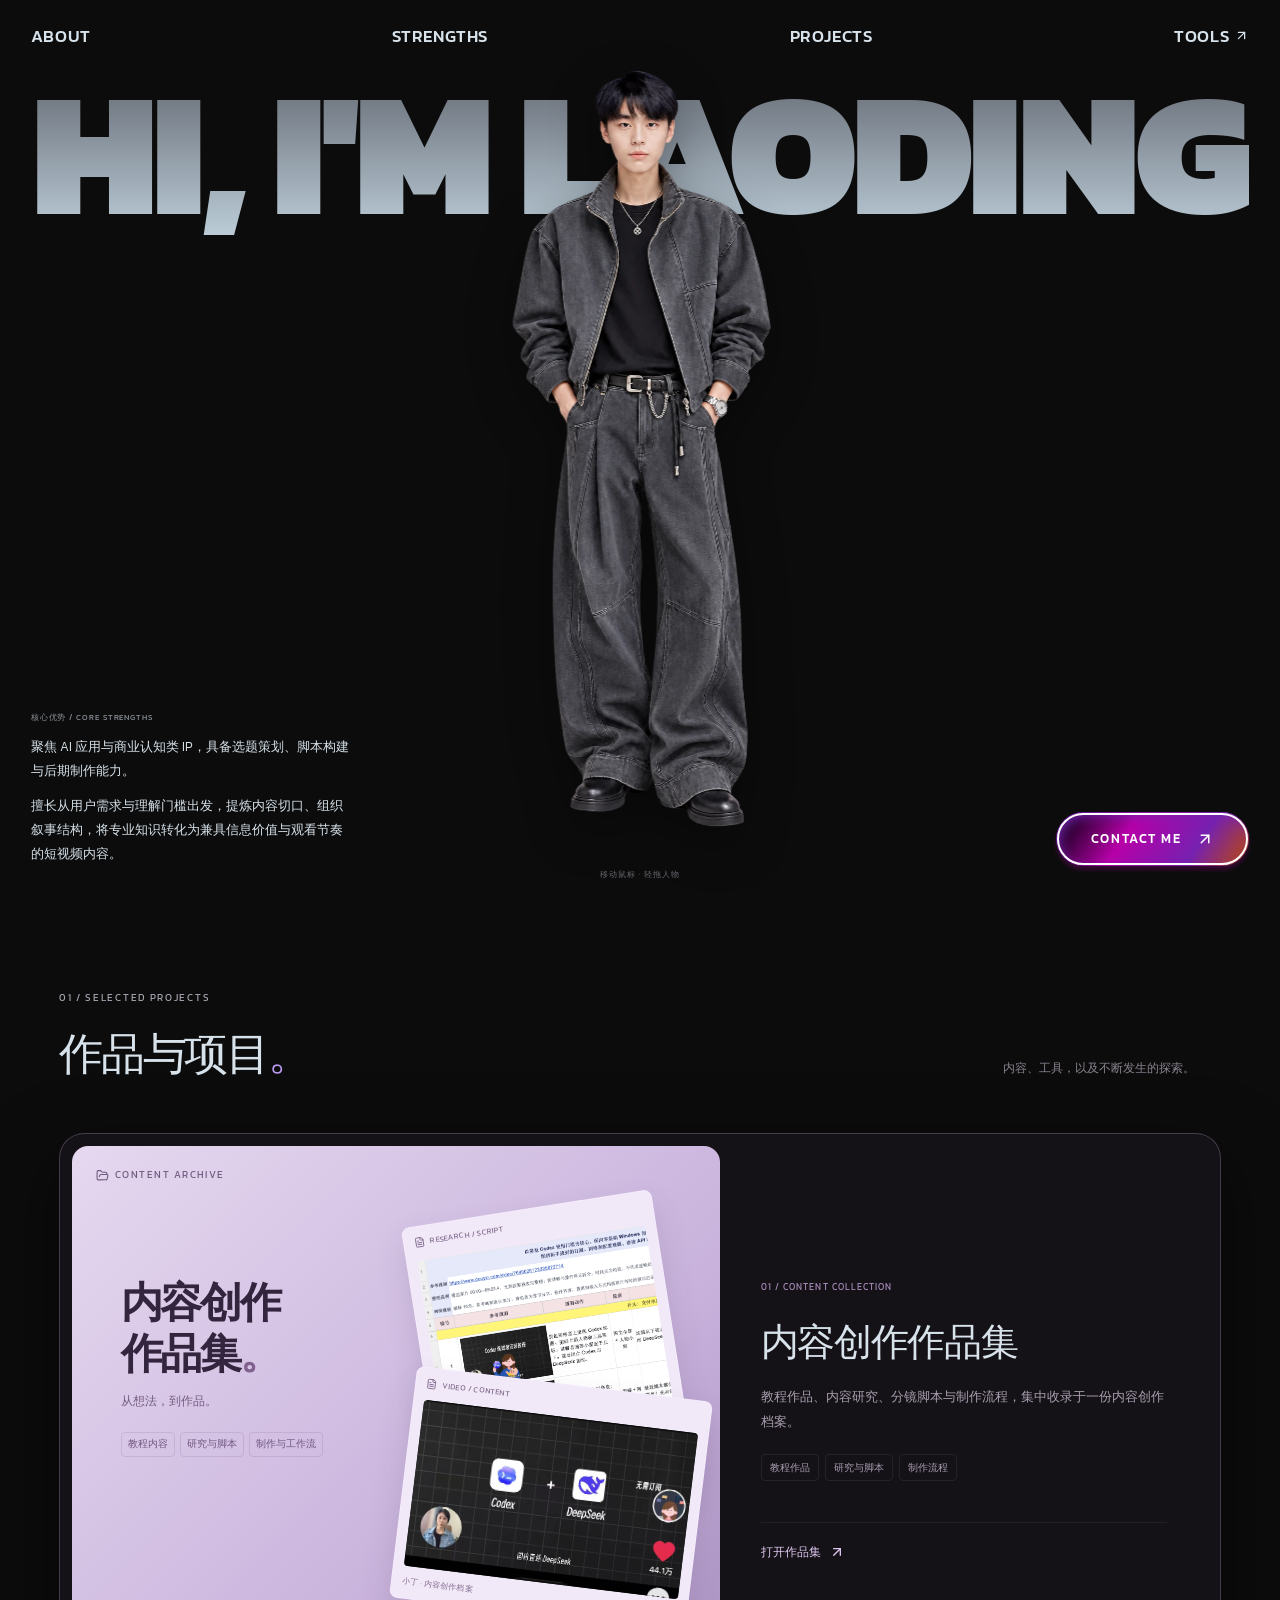
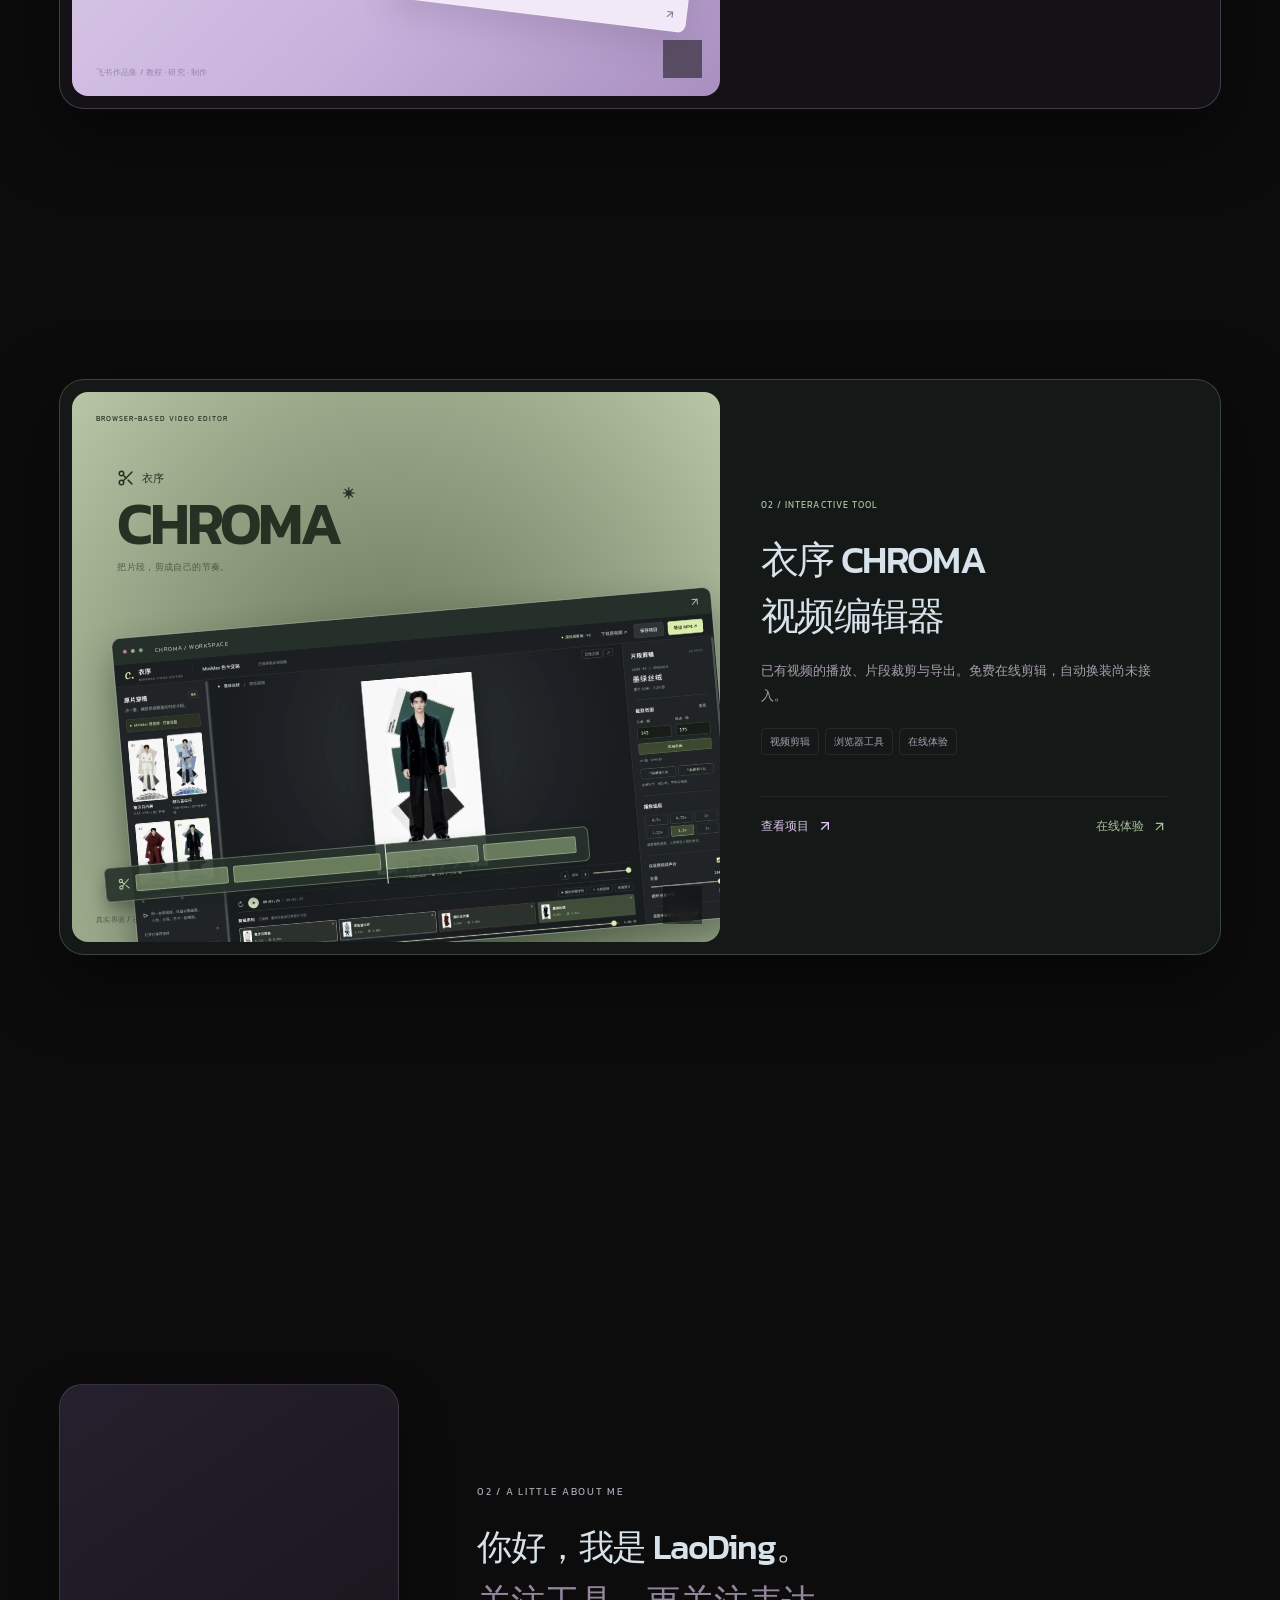
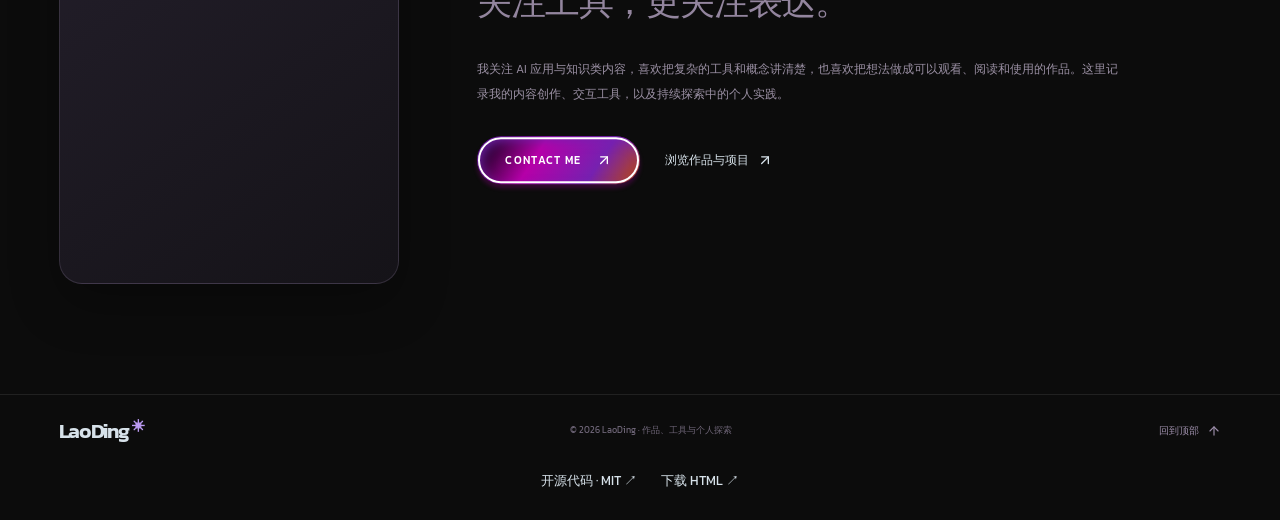
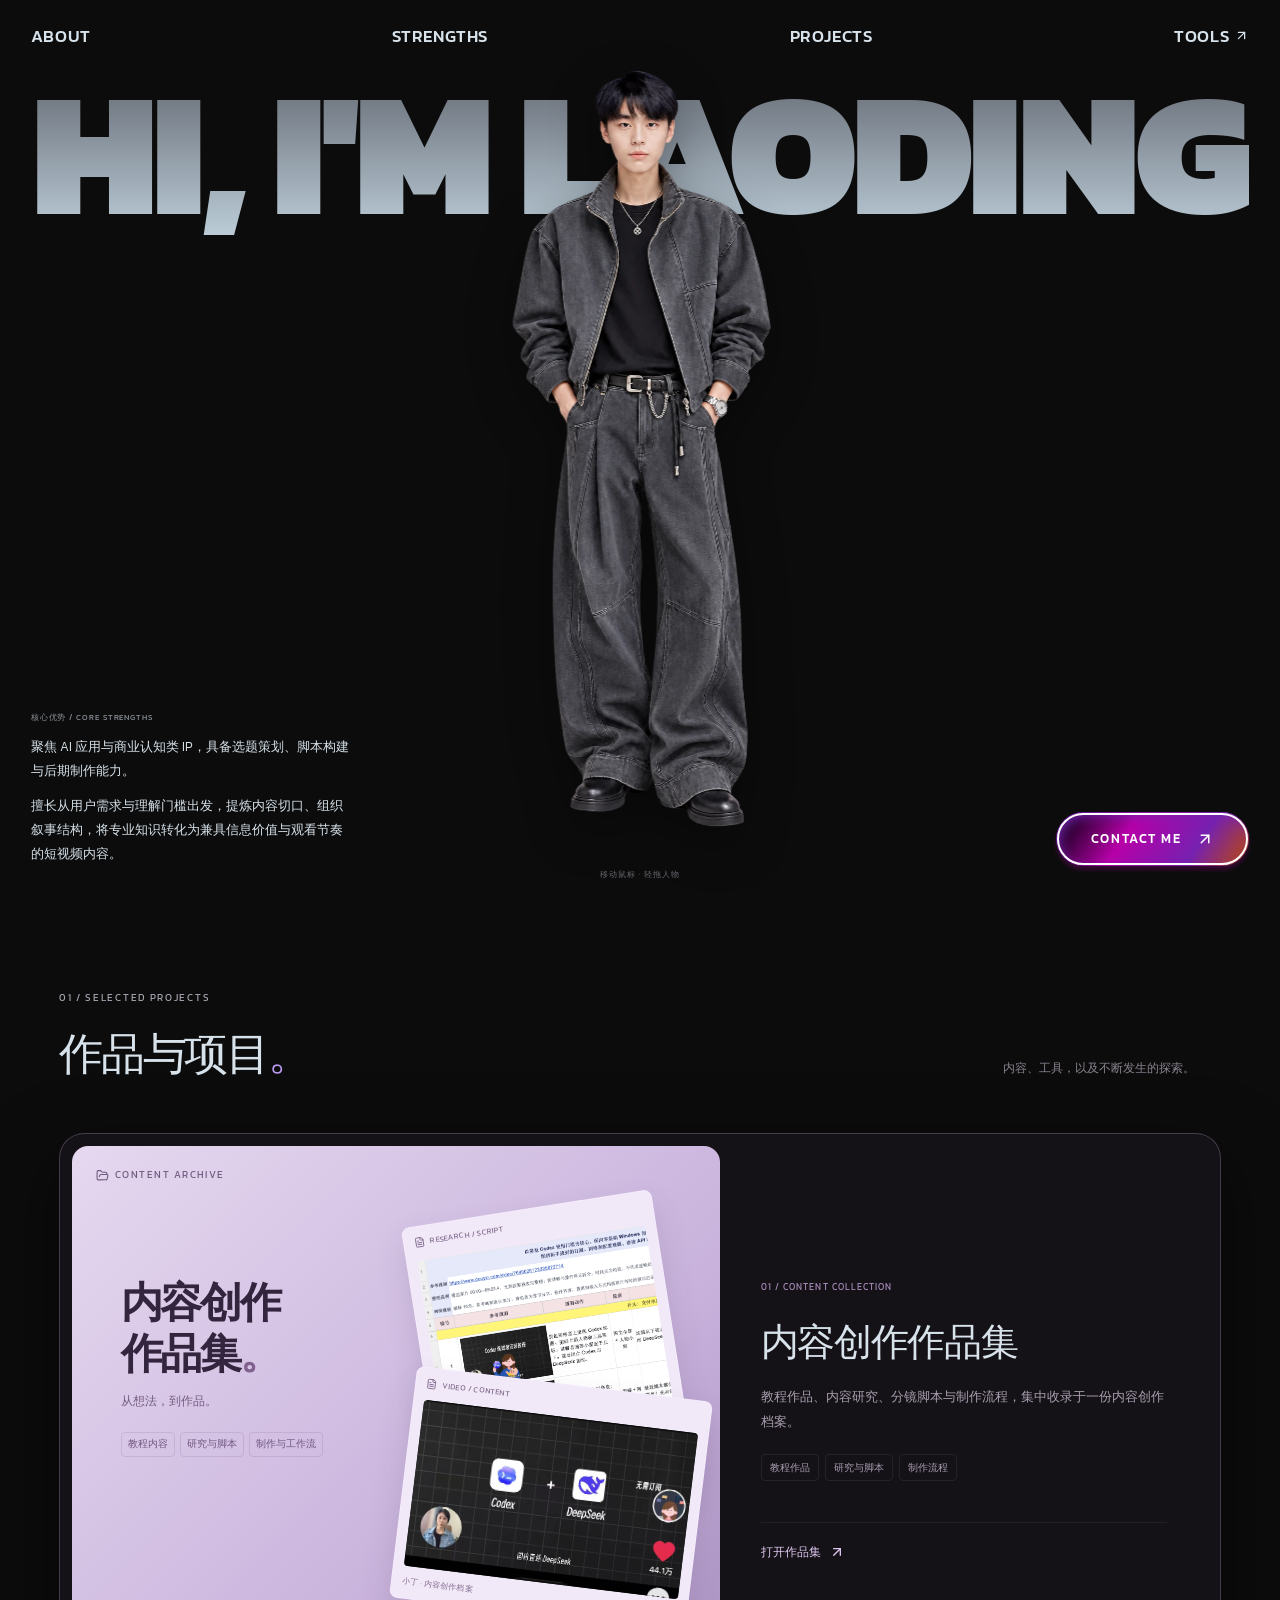
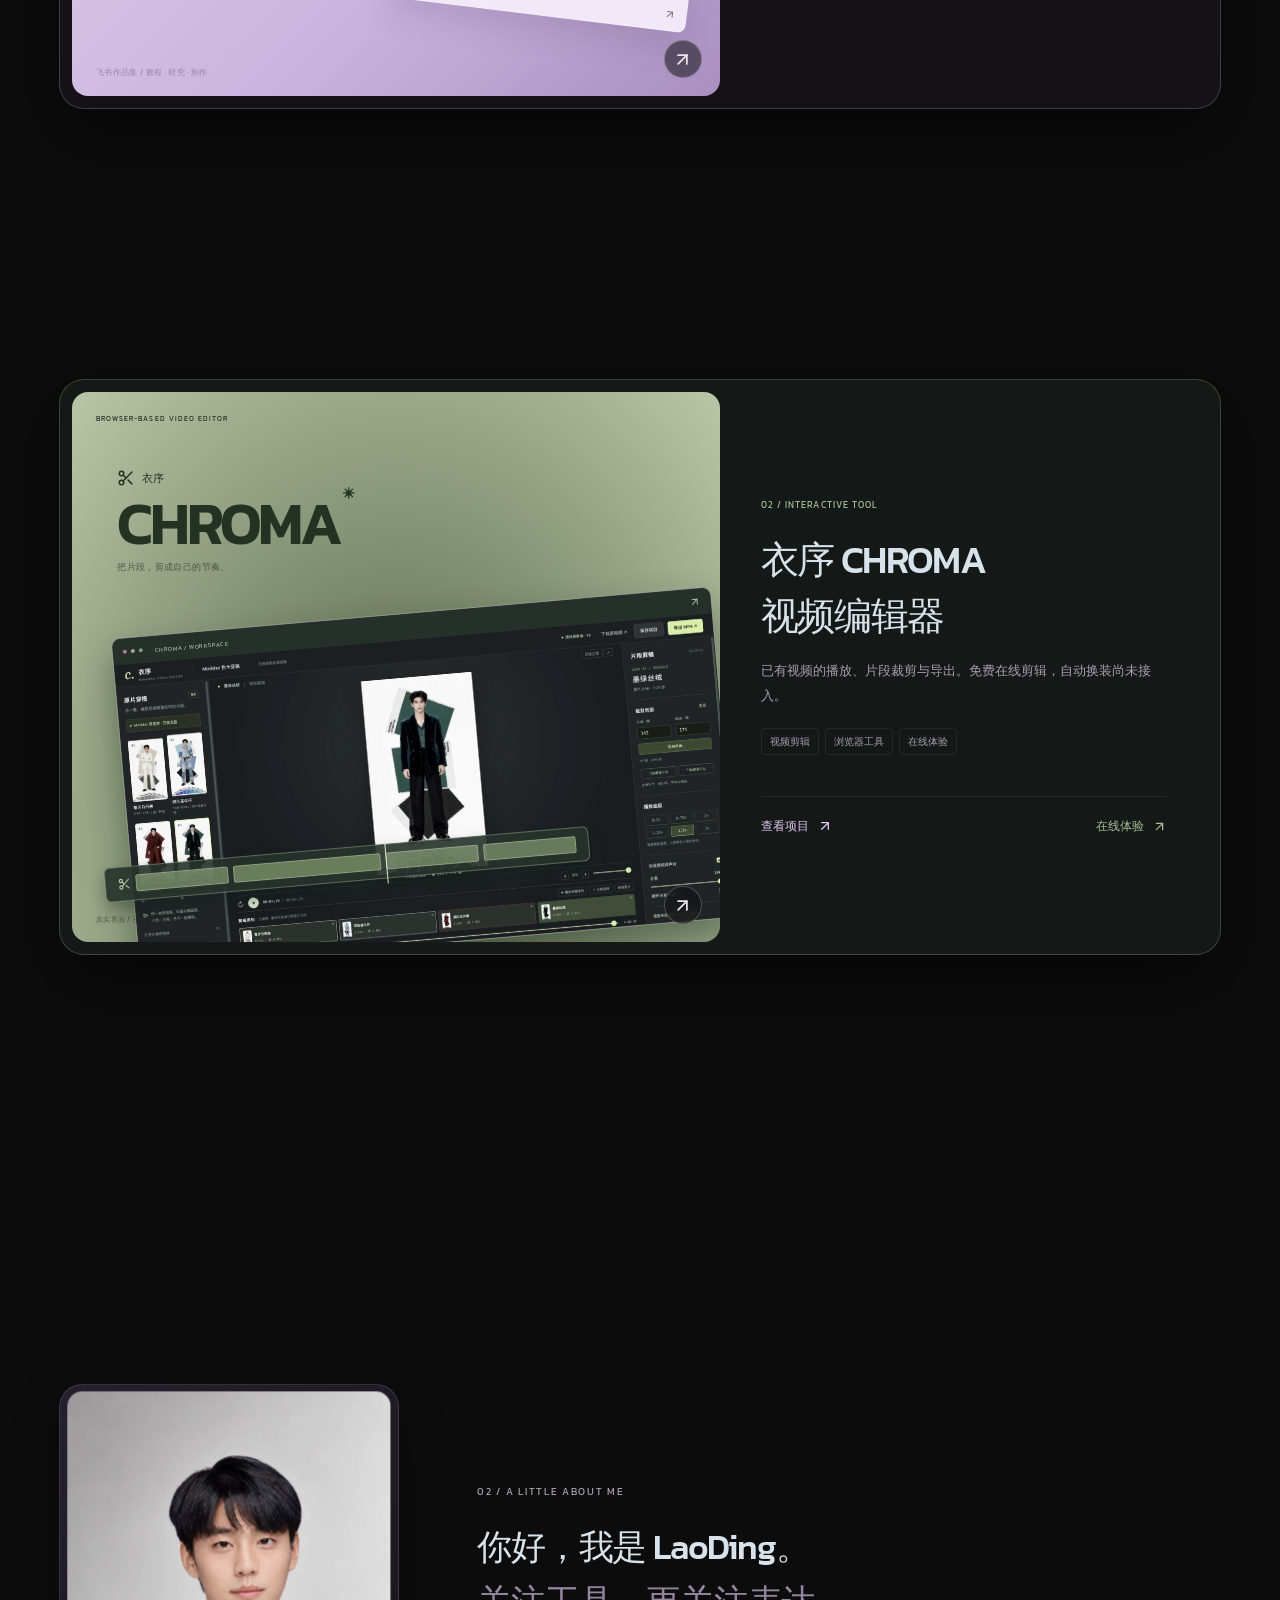
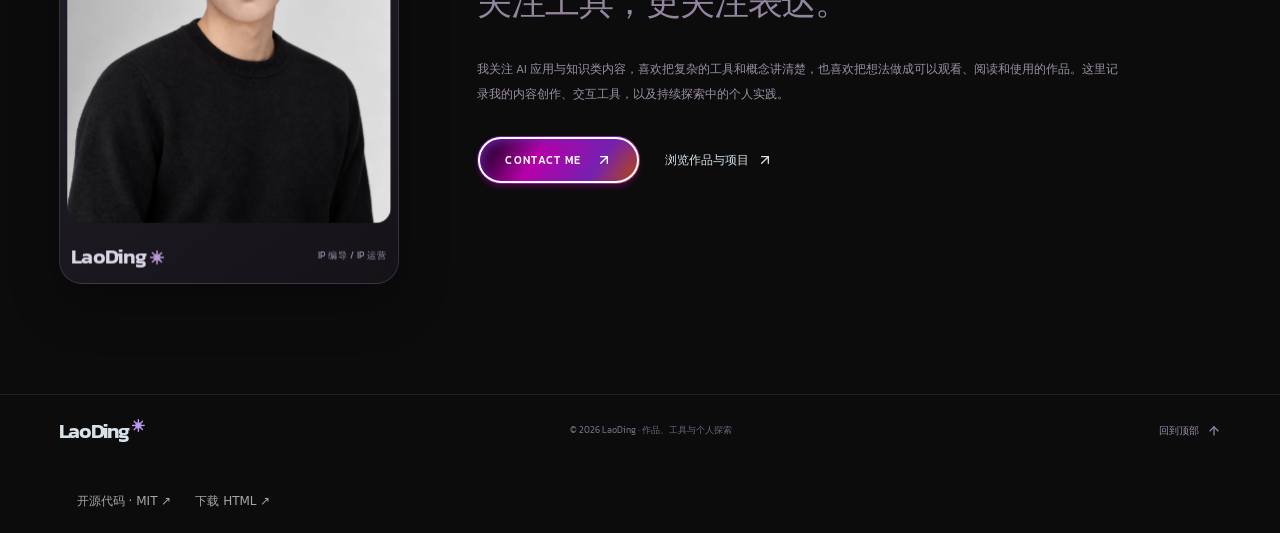
